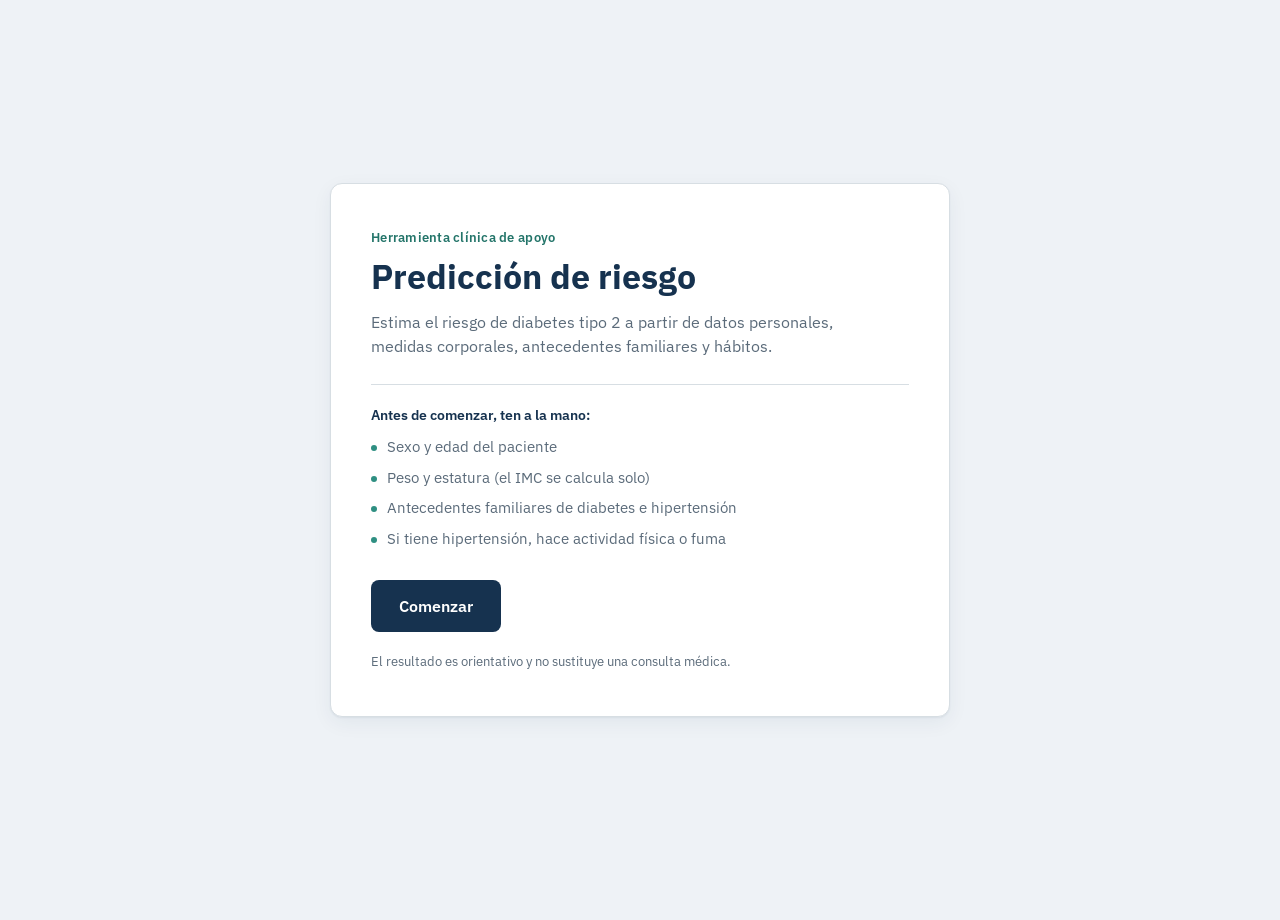
==== Frontend/inicio.html @ e84e7808 "VERSION 14 UBICACION DE HOSPITALES" ====
<!DOCTYPE html>
<html lang="es">

<head>
    <meta charset="UTF-8">
    <meta name="viewport" content="width=device-width, initial-scale=1.0, viewport-fit=cover">
    <meta name="theme-color" content="#16324F">

    <title>Predicción de riesgo</title>

    <link rel="preconnect" href="https://fonts.googleapis.com">
    <link rel="preconnect" href="https://fonts.gstatic.com" crossorigin>
    <link href="https://fonts.googleapis.com/css2?family=IBM+Plex+Sans:ital,wght@0,400;0,500;0,600;0,700;1,400&display=swap" rel="stylesheet">

    <link rel="stylesheet" href="style.css">
</head>

<body>

    <div class="pagina pagina-inicio">

        <main class="inicio">

            <p class="cabecera-etiqueta">Herramienta clínica de apoyo</p>
            <h1 class="inicio-titulo">Predicción de riesgo</h1>
            <p class="inicio-texto">
                Estima el riesgo de diabetes tipo 2 a partir de datos personales,
                medidas corporales, antecedentes familiares y hábitos.
            </p>

            <div class="inicio-requisitos">
                <p class="inicio-requisitos-titulo">Antes de comenzar, ten a la mano:</p>
                <ul>
                    <li>Sexo y edad del paciente</li>
                    <li>Peso y estatura (el IMC se calcula solo)</li>
                    <li>Antecedentes familiares de diabetes e hipertensión</li>
                    <li>Si tiene hipertensión, hace actividad física o fuma</li>
                </ul>
            </div>

            <a class="boton-primario" href="index.html">Comenzar</a>

            <p class="inicio-aviso">
                El resultado es orientativo y no sustituye una consulta médica.
            </p>

        </main>

    </div>

</body>

</html>
---- Frontend/style.css ----
:root {
    --azul-marino: #16324F;
    --azul-marino-suave: #294B6E;
    --acento: #2F8F82;
    --acento-oscuro: #24756A;
    --acento-tenue: #E4F3EF;
    --fondo: #EEF2F6;
    --campo: #F6F8FA;
    --tarjeta: #FFFFFF;
    --borde: #D7DEE3;
    --borde-fuerte: #B9C4CE;
    --texto: #1B2735;
    --texto-tenue: #5B6B7A;
    --error: #B23A3A;

    --riesgo-bajo-bg: #E4F3EF;
    --riesgo-bajo-borde: #2F8F82;
    --riesgo-bajo-texto: #1D5C52;

    --riesgo-medio-bg: #FBF1E1;
    --riesgo-medio-borde: #C98A2B;
    --riesgo-medio-texto: #7A5012;

    --riesgo-alto-bg: #FBEAEA;
    --riesgo-alto-borde: #B23A3A;
    --riesgo-alto-texto: #8A2B2B;

    --radio: 12px;
    --radio-chico: 8px;
    --toque: 48px;
    --sombra: 0 1px 2px rgba(22, 50, 79, 0.06), 0 6px 20px rgba(22, 50, 79, 0.06);
}

* {
    box-sizing: border-box;
    margin: 0;
    padding: 0;
}

html {
    -webkit-text-size-adjust: 100%;
}

body {
    font-family: "IBM Plex Sans", Arial, sans-serif;
    background-color: var(--fondo);
    color: var(--texto);
    min-height: 100vh;
    padding: 40px 20px 60px;
    line-height: 1.5;
    -webkit-tap-highlight-color: transparent;
}

[hidden] {
    display: none !important;
}

/* ============================================
   Layout
   ============================================ */
.pagina {
    width: 100%;
    max-width: 780px;
    margin: 0 auto;
}

.cabecera {
    margin-bottom: 24px;
}

.cabecera-etiqueta {
    color: var(--acento-oscuro);
    font-weight: 600;
    font-size: 13px;
    letter-spacing: 0.02em;
    margin-bottom: 8px;
}

.cabecera h1 {
    color: var(--azul-marino);
    font-size: 30px;
    font-weight: 700;
    line-height: 1.2;
    margin-bottom: 8px;
}

.cabecera-texto {
    color: var(--texto-tenue);
    font-size: 15.5px;
    max-width: 60ch;
}

.contenedor {
    background-color: var(--tarjeta);
    border: 1px solid var(--borde);
    border-radius: var(--radio);
    box-shadow: var(--sombra);
    padding: 32px 36px 36px;
}

.enlace-inicio {
    display: inline-flex;
    align-items: center;
    gap: 6px;
    min-height: 40px;
    color: var(--acento-oscuro);
    font-weight: 600;
    font-size: 14px;
    text-decoration: none;
    margin-bottom: 6px;
}

.enlace-inicio:hover {
    text-decoration: underline;
}

/* ============================================
   Start screen
   ============================================ */
.pagina-inicio {
    max-width: 620px;
    min-height: calc(100vh - 80px);
    display: flex;
    align-items: center;
}

.inicio {
    background-color: var(--tarjeta);
    border: 1px solid var(--borde);
    border-radius: var(--radio);
    box-shadow: var(--sombra);
    padding: 44px 40px;
    width: 100%;
}

.inicio-titulo {
    color: var(--azul-marino);
    font-size: 34px;
    font-weight: 700;
    line-height: 1.2;
    margin: 6px 0 14px;
}

.inicio-texto {
    color: var(--texto-tenue);
    font-size: 16px;
    max-width: 48ch;
    margin-bottom: 26px;
}

.inicio-requisitos {
    border-top: 1px solid var(--borde);
    padding-top: 20px;
    margin-bottom: 30px;
}

.inicio-requisitos-titulo {
    font-weight: 600;
    font-size: 14px;
    color: var(--azul-marino);
    margin-bottom: 10px;
}

.inicio-requisitos ul {
    list-style: none;
    display: flex;
    flex-direction: column;
    gap: 8px;
}

.inicio-requisitos li {
    position: relative;
    padding-left: 16px;
    color: var(--texto-tenue);
    font-size: 15px;
}

.inicio-requisitos li::before {
    content: "";
    position: absolute;
    left: 0;
    top: 9px;
    width: 6px;
    height: 6px;
    border-radius: 50%;
    background-color: var(--acento);
}

.boton-primario {
    display: inline-flex;
    align-items: center;
    justify-content: center;
    min-height: 52px;
    padding: 0 28px;
    border-radius: var(--radio-chico);
    background-color: var(--azul-marino);
    color: white;
    font-weight: 600;
    font-size: 16px;
    text-decoration: none;
    transition: background-color 0.15s ease;
}

.boton-primario:hover {
    background-color: var(--azul-marino-suave);
}

.boton-primario:focus-visible {
    outline: 2px solid var(--acento);
    outline-offset: 2px;
}

.inicio-aviso {
    margin-top: 20px;
    font-size: 13px;
    color: var(--texto-tenue);
}

/* ============================================
   Form sections
   ============================================ */
.seccion {
    border: none;
    border-top: 1px solid var(--borde);
    padding: 24px 0;
    min-width: 0;
}

.seccion:first-child {
    border-top: none;
    padding-top: 0;
}

.seccion > legend {
    /* float evita que la leyenda se monte sobre el borde del fieldset */
    float: left;
    width: 100%;
    color: var(--azul-marino);
    font-weight: 600;
    font-size: 16px;
    margin-bottom: 16px;
    padding-left: 12px;
    border-left: 3px solid var(--acento);
}

.seccion > legend + * {
    clear: both;
}

.campos {
    display: grid;
    gap: 20px 22px;
}

.campos-2 {
    grid-template-columns: 1fr 1fr;
}

.campos-3 {
    grid-template-columns: repeat(3, 1fr);
}

.campo {
    display: flex;
    flex-direction: column;
    min-width: 0;
}

/* Etiquetas de campo (texto y grupos de opciones) */
.campo > label,
.campo-opciones > legend {
    font-weight: 500;
    font-size: 14px;
    color: var(--texto);
    margin-bottom: 8px;
    line-height: 1.35;
}

.campo-opciones {
    border: none;
}

/* ---------- Entradas de texto/número ---------- */
input[type="number"],
input[type="text"] {
    width: 100%;
    min-height: var(--toque);
    padding: 10px 14px;
    border: 1px solid var(--borde);
    border-radius: var(--radio-chico);
    font-family: inherit;
    /* 16px evita que iOS haga zoom al enfocar */
    font-size: 16px;
    color: var(--texto);
    background-color: var(--campo);
    transition: border-color 0.15s ease, box-shadow 0.15s ease;
    -moz-appearance: textfield;
    appearance: textfield;
}

input::-webkit-outer-spin-button,
input::-webkit-inner-spin-button {
    -webkit-appearance: none;
    margin: 0;
}

input::placeholder {
    color: #9AA7B2;
}

input[type="number"]:focus {
    outline: none;
    border-color: var(--acento);
    box-shadow: 0 0 0 3px rgba(47, 143, 130, 0.18);
    background-color: var(--tarjeta);
}

/* Campo con unidad al final (kg, cm, años) */
.con-unidad {
    position: relative;
}

.con-unidad input {
    padding-right: 56px;
}

.unidad {
    position: absolute;
    right: 14px;
    top: 50%;
    transform: translateY(-50%);
    font-size: 14px;
    color: var(--texto-tenue);
    pointer-events: none;
}

/* ---------- Control segmentado (Sí / No) ---------- */
.segmentado {
    display: grid;
    grid-auto-columns: 1fr;
    grid-auto-flow: column;
    gap: 4px;
    padding: 4px;
    border: 1px solid var(--borde);
    border-radius: var(--radio-chico);
    background-color: var(--campo);
}

.segmentado label {
    position: relative;
    display: block;
    cursor: pointer;
}

.segmentado input {
    position: absolute;
    inset: 0;
    opacity: 0;
    margin: 0;
    cursor: pointer;
}

.segmentado span {
    display: flex;
    align-items: center;
    justify-content: center;
    min-height: 40px;
    padding: 0 10px;
    border-radius: 6px;
    font-size: 15px;
    font-weight: 500;
    color: var(--texto-tenue);
    transition: background-color 0.15s ease, color 0.15s ease;
    user-select: none;
}

.segmentado label:hover span {
    color: var(--texto);
}

.segmentado input:checked + span {
    background-color: var(--azul-marino);
    color: white;
    font-weight: 600;
}

.segmentado input:focus-visible + span {
    outline: 2px solid var(--acento);
    outline-offset: 1px;
}

/* ---------- Errores (solo después de intentar enviar) ---------- */
.intentado input[type="number"]:invalid {
    border-color: var(--error);
    background-color: #FDF6F6;
}

.intentado .campo-opciones:has(input:invalid) .segmentado {
    border-color: var(--error);
    background-color: #FDF6F6;
}

.formulario-aviso {
    margin-top: 4px;
    padding: 12px 14px;
    border-radius: var(--radio-chico);
    background-color: var(--riesgo-alto-bg);
    color: var(--riesgo-alto-texto);
    font-size: 14px;
    font-weight: 500;
}

/* ---------- Panel IMC ---------- */
.imc {
    display: grid;
    grid-template-columns: auto 1fr;
    grid-template-areas:
        "etiqueta valor"
        "ayuda    ayuda";
    align-items: baseline;
    gap: 2px 14px;
    margin-top: 18px;
    padding: 14px 16px;
    border-radius: var(--radio-chico);
    background-color: var(--campo);
    border: 1px dashed var(--borde-fuerte);
    transition: background-color 0.2s ease, border-color 0.2s ease;
}

.imc-etiqueta {
    grid-area: etiqueta;
    font-weight: 600;
    font-size: 14px;
    color: var(--texto-tenue);
}

input.imc-valor {
    grid-area: valor;
    min-height: 0;
    padding: 0;
    border: none;
    background: transparent;
    font-size: 26px;
    font-weight: 700;
    color: var(--azul-marino);
    text-align: right;
    font-variant-numeric: tabular-nums;
    cursor: default;
}

input.imc-valor:focus {
    outline: none;
    box-shadow: none;
}

.imc-ayuda {
    grid-area: ayuda;
    font-size: 13.5px;
    color: var(--texto-tenue);
}

.imc[data-estado="listo"] {
    border-style: solid;
    border-color: var(--borde);
    background-color: var(--tarjeta);
}

.imc[data-estado="listo"] .imc-ayuda {
    color: var(--texto);
    font-weight: 500;
}

/* ---------- Botón enviar ---------- */
.acciones-formulario {
    margin-top: 12px;
}

.boton-enviar,
.boton-secundario {
    width: 100%;
    min-height: 52px;
    padding: 0 20px;
    border-radius: var(--radio-chico);
    font-family: inherit;
    font-size: 16px;
    font-weight: 600;
    cursor: pointer;
    transition: background-color 0.15s ease, opacity 0.15s ease;
}

.boton-enviar {
    border: none;
    background-color: var(--azul-marino);
    color: white;
}

.boton-enviar:hover {
    background-color: var(--azul-marino-suave);
}

.boton-enviar:disabled {
    opacity: 0.7;
    cursor: progress;
}

.boton-secundario {
    border: 1px solid var(--borde-fuerte);
    background-color: var(--tarjeta);
    color: var(--azul-marino);
}

.boton-secundario:hover {
    background-color: var(--campo);
}

.boton-enviar:focus-visible,
.boton-secundario:focus-visible {
    outline: 2px solid var(--acento);
    outline-offset: 2px;
}

/* ============================================
   Result panel
   ============================================ */
.resultado {
    margin-top: 24px;
    scroll-margin-top: 16px;
}

.resultado:empty {
    margin-top: 0;
}

.resultado-tarjeta {
    --color-riesgo: var(--texto-tenue);
    --color-riesgo-texto: var(--azul-marino);
    --color-riesgo-bg: var(--tarjeta);

    border: 1px solid var(--borde);
    border-radius: var(--radio);
    background-color: var(--tarjeta);
    overflow: hidden;
}

.riesgo-bajo .resultado-tarjeta {
    --color-riesgo: var(--riesgo-bajo-borde);
    --color-riesgo-texto: var(--riesgo-bajo-texto);
    --color-riesgo-bg: var(--riesgo-bajo-bg);
}

.riesgo-medio .resultado-tarjeta {
    --color-riesgo: var(--riesgo-medio-borde);
    --color-riesgo-texto: var(--riesgo-medio-texto);
    --color-riesgo-bg: var(--riesgo-medio-bg);
}

.riesgo-alto .resultado-tarjeta,
.resultado-error .resultado-tarjeta {
    --color-riesgo: var(--riesgo-alto-borde);
    --color-riesgo-texto: var(--riesgo-alto-texto);
    --color-riesgo-bg: var(--riesgo-alto-bg);
}

/* Encabezado con el nivel de riesgo */
.resultado-encabezado {
    padding: 22px 24px 20px;
    background-color: var(--color-riesgo-bg);
    border-bottom: 1px solid var(--borde);
}

.resultado-encabezado h2 {
    font-size: 26px;
    font-weight: 700;
    line-height: 1.2;
    color: var(--color-riesgo-texto);
}

.resultado-encabezado h2:focus {
    outline: none;
}

.resultado-resumen {
    margin-top: 10px;
    font-size: 15.5px;
    color: var(--texto);
    max-width: 62ch;
}

/* Medidor de 3 niveles */
.medidor {
    display: grid;
    grid-template-columns: repeat(3, 1fr);
    gap: 6px;
    margin-top: 16px;
}

.medidor-tramo {
    display: flex;
    flex-direction: column;
    gap: 6px;
    font-size: 12.5px;
    color: var(--texto-tenue);
}

.medidor-tramo::before {
    content: "";
    height: 8px;
    border-radius: 4px;
    background-color: rgba(22, 50, 79, 0.12);
}

.medidor-tramo.activo::before {
    background-color: var(--color-riesgo);
}

.medidor-tramo.actual {
    color: var(--color-riesgo-texto);
    font-weight: 700;
}

/* Datos resumidos */
.resultado-datos {
    display: flex;
    flex-wrap: wrap;
    gap: 8px 24px;
    padding: 16px 24px;
    border-bottom: 1px solid var(--borde);
}

.resultado-datos div {
    display: flex;
    flex-direction: column;
}

.resultado-datos dt {
    font-size: 12.5px;
    color: var(--texto-tenue);
}

.resultado-datos dd {
    font-size: 16px;
    font-weight: 600;
    font-variant-numeric: tabular-nums;
}

/* Bloques: consecuencias, acciones, hospitales */
.bloque {
    padding: 20px 24px;
    border-bottom: 1px solid var(--borde);
}

.bloque h3 {
    font-size: 16px;
    font-weight: 600;
    color: var(--azul-marino);
    margin-bottom: 12px;
}

.bloque-texto {
    font-size: 15px;
    color: var(--texto-tenue);
    margin-bottom: 14px;
}

.lista-consecuencias {
    list-style: none;
    display: flex;
    flex-direction: column;
    gap: 10px;
}

.lista-consecuencias li {
    position: relative;
    padding-left: 18px;
    font-size: 15px;
}

.lista-consecuencias li::before {
    content: "";
    position: absolute;
    left: 0;
    top: 9px;
    width: 7px;
    height: 7px;
    border-radius: 50%;
    background-color: var(--color-riesgo);
}

.lista-acciones {
    list-style: none;
    counter-reset: accion;
    display: flex;
    flex-direction: column;
    gap: 12px;
}

.lista-acciones li {
    counter-increment: accion;
    position: relative;
    padding-left: 38px;
    font-size: 15px;
    min-height: 26px;
}

.lista-acciones li::before {
    content: counter(accion);
    position: absolute;
    left: 0;
    top: 0;
    width: 26px;
    height: 26px;
    border-radius: 50%;
    display: flex;
    align-items: center;
    justify-content: center;
    font-size: 13px;
    font-weight: 700;
    color: white;
    background-color: var(--azul-marino);
}

/* Señales de alarma */
.alarma {
    margin: 20px 24px 0;
    padding: 14px 16px;
    border-radius: var(--radio-chico);
    border-left: 4px solid var(--riesgo-alto-borde);
    background-color: var(--riesgo-alto-bg);
    font-size: 14.5px;
    color: var(--riesgo-alto-texto);
}

.alarma strong {
    display: block;
    margin-bottom: 4px;
}

.alarma a {
    color: inherit;
    font-weight: 700;
}

/* Hospitales */
.lista-hospitales {
    list-style: none;
    display: flex;
    flex-direction: column;
    gap: 12px;
    margin-top: 14px;
}

.hospital {
    padding: 14px 16px;
    border: 1px solid var(--borde);
    border-radius: var(--radio-chico);
    background-color: var(--tarjeta);
}

.hospital-cabecera {
    display: flex;
    justify-content: space-between;
    align-items: baseline;
    gap: 12px;
}

.hospital-nombre {
    font-size: 15.5px;
    font-weight: 600;
    color: var(--azul-marino);
    line-height: 1.3;
}

.hospital-distancia {
    flex-shrink: 0;
    font-size: 14px;
    font-weight: 700;
    color: var(--acento-oscuro);
    font-variant-numeric: tabular-nums;
}

.hospital-institucion {
    margin-top: 2px;
    font-size: 13px;
    color: var(--acento-oscuro);
    font-weight: 500;
}

.hospital-direccion {
    margin-top: 6px;
    font-size: 14px;
    color: var(--texto-tenue);
}

.hospital-acciones {
    display: flex;
    flex-wrap: wrap;
    gap: 8px;
    margin-top: 12px;
}

.hospital-acciones a {
    display: inline-flex;
    align-items: center;
    min-height: 40px;
    padding: 0 14px;
    border-radius: var(--radio-chico);
    border: 1px solid var(--borde-fuerte);
    font-size: 14px;
    font-weight: 600;
    color: var(--azul-marino);
    text-decoration: none;
}

.hospital-acciones a.principal {
    border-color: var(--acento-oscuro);
    background-color: var(--acento-oscuro);
    color: white;
}

.hospital-acciones a:focus-visible {
    outline: 2px solid var(--acento);
    outline-offset: 2px;
}

.estado-carga {
    font-size: 14.5px;
    color: var(--texto-tenue);
}

.nota {
    margin-top: 12px;
    font-size: 13px;
    color: var(--texto-tenue);
}

/* Pie del resultado */
.resultado-pie {
    padding: 20px 24px 24px;
}

.aviso-medico {
    font-size: 13px;
    color: var(--texto-tenue);
    margin-bottom: 16px;
}

/* Estado de carga y error */
.resultado-simple {
    padding: 22px 24px;
    border-left: 4px solid var(--color-riesgo);
}

.resultado-simple h2 {
    font-size: 17px;
    font-weight: 600;
    color: var(--color-riesgo-texto);
    margin-bottom: 6px;
}

.resultado-simple p {
    font-size: 15px;
    color: var(--texto-tenue);
}

.resultado-simple p + p {
    margin-top: 4px;
}

.cargando .resultado-simple h2::after {
    content: "";
    display: inline-block;
    width: 14px;
    height: 14px;
    margin-left: 10px;
    vertical-align: -1px;
    border: 2px solid var(--borde);
    border-top-color: var(--acento);
    border-radius: 50%;
    animation: girar 0.8s linear infinite;
}

@keyframes girar {
    to {
        transform: rotate(360deg);
    }
}

/* ============================================
   Móvil
   ============================================ */
@media (max-width: 650px) {
    body {
        padding: 12px 0 0;
    }

    .cabecera {
        padding: 0 18px;
        margin-bottom: 16px;
    }

    .cabecera h1 {
        font-size: 26px;
    }

    .cabecera-texto {
        font-size: 15px;
    }

    /* Tarjeta de borde a borde */
    .contenedor {
        border-radius: 18px 18px 0 0;
        border-left: none;
        border-right: none;
        border-bottom: none;
        box-shadow: none;
        padding: 22px 18px 24px;
        min-height: calc(100vh - 140px);
    }

    .campos-2,
    .campos-3 {
        grid-template-columns: 1fr;
    }

    /* Peso y estatura lado a lado también en móvil */
    .seccion:nth-of-type(2) .campos-2 {
        grid-template-columns: 1fr 1fr;
        gap: 12px;
    }

    /* Botón fijo abajo, respetando el área segura del iPhone */
    .acciones-formulario {
        position: sticky;
        bottom: 0;
        z-index: 5;
        margin: 8px -18px 0;
        padding: 12px 18px calc(12px + env(safe-area-inset-bottom));
        background-color: rgba(255, 255, 255, 0.94);
        border-top: 1px solid var(--borde);
        backdrop-filter: blur(6px);
        -webkit-backdrop-filter: blur(6px);
    }

    .resultado-encabezado,
    .resultado-datos,
    .bloque,
    .resultado-pie,
    .resultado-simple {
        padding-left: 18px;
        padding-right: 18px;
    }

    .alarma {
        margin-left: 18px;
        margin-right: 18px;
    }

    .resultado-pie {
        padding-bottom: calc(24px + env(safe-area-inset-bottom));
    }

    .hospital-acciones a {
        flex: 1 1 auto;
        justify-content: center;
    }

    /* Pantalla de inicio */
    .pagina-inicio {
        min-height: calc(100vh - 12px);
        align-items: flex-end;
    }

    .inicio {
        border-radius: 18px 18px 0 0;
        border-left: none;
        border-right: none;
        border-bottom: none;
        padding: 30px 22px calc(28px + env(safe-area-inset-bottom));
    }

    .inicio-titulo {
        font-size: 28px;
    }

    .boton-primario {
        width: 100%;
    }
}

@media (prefers-reduced-motion: reduce) {
    * {
        transition: none !important;
        animation: none !important;
        scroll-behavior: auto !important;
    }
}
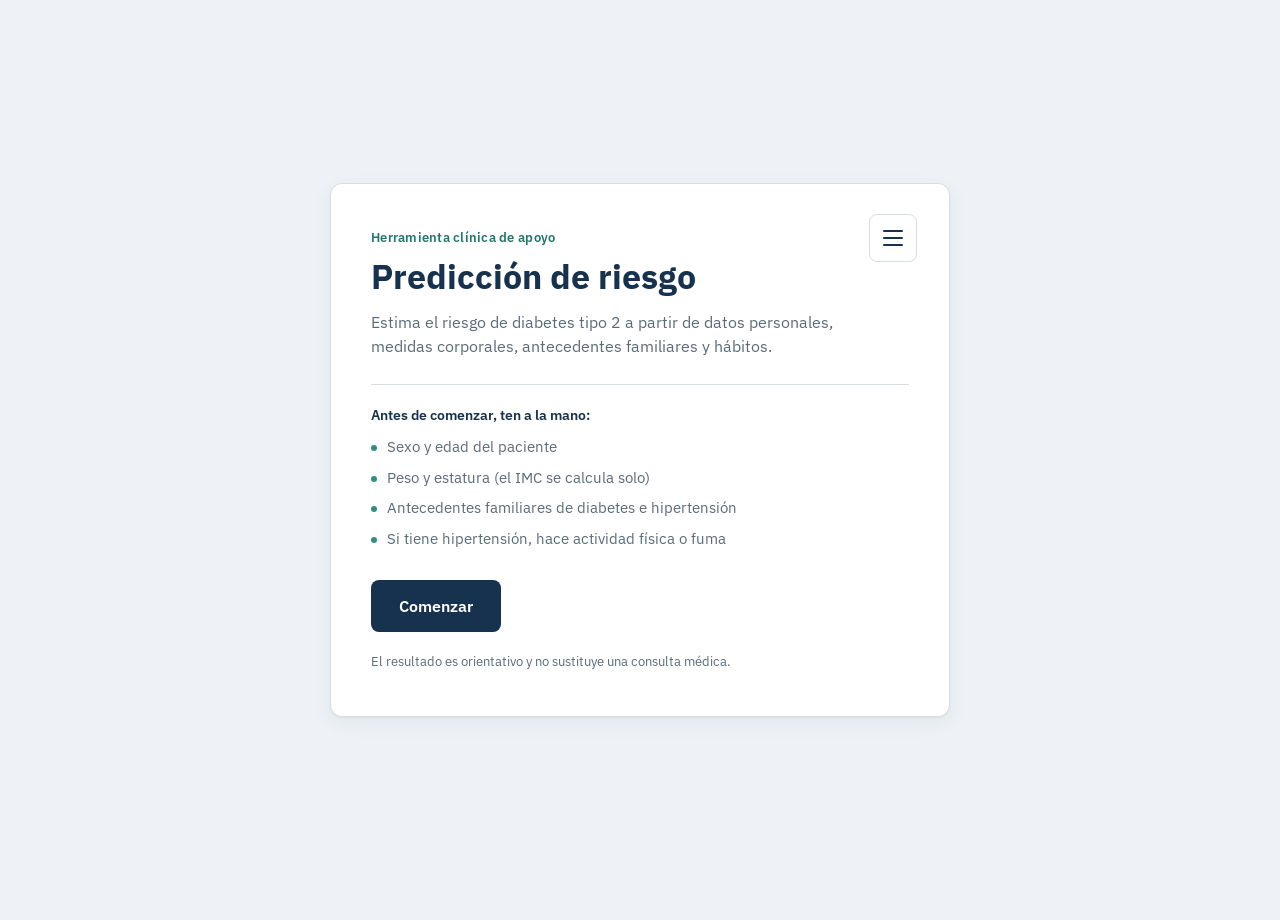
==== commit 9c0d3f26: "VERSION 17 INFORMACION" ====
--- a/Frontend/inicio.html
+++ b/Frontend/inicio.html
@@ -20,6 +20,30 @@
     <div class="pagina pagina-inicio">
 
         <main class="inicio">
+
+            <!-- ==========================================
+                 MENÚ (icono de tres rayitas)
+            =========================================== -->
+            <nav class="menu" aria-label="Secciones informativas">
+
+                <button type="button" class="menu-boton" id="menuBoton"
+                    aria-expanded="false" aria-controls="menuPanel" aria-label="Abrir menú">
+                    <span class="menu-icono" aria-hidden="true">
+                        <span></span>
+                        <span></span>
+                        <span></span>
+                    </span>
+                </button>
+
+                <ul class="menu-panel" id="menuPanel" hidden>
+                    <li><a href="introduccion.html">Introducción</a></li>
+                    <li><a href="sintomas_causas.html">Síntomas y causas de la diabetes</a></li>
+                    <li><a href="prevencion.html">Prevención y factores de riesgo</a></li>
+                    <li><a href="tratamientos.html">Tratamientos</a></li>
+                    <li class="menu-aparte"><a href="quienes_somos.html">Quiénes somos</a></li>
+                </ul>
+
+            </nav>
 
             <p class="cabecera-etiqueta">Herramienta clínica de apoyo</p>
             <h1 class="inicio-titulo">Predicción de riesgo</h1>
@@ -48,6 +72,8 @@
 
     </div>
 
+    <script src="menu.js"></script>
+
 </body>
 
 </html>
--- a/Frontend/style.css
+++ b/Frontend/style.css
@@ -213,6 +213,138 @@
 .inicio-aviso {
     margin-top: 20px;
     font-size: 13px;
+    color: var(--texto-tenue);
+}
+
+/* ============================================
+   Menú (icono de tres rayitas)
+   ============================================ */
+.inicio {
+    position: relative;
+}
+
+.menu {
+    position: absolute;
+    top: 30px;
+    right: 32px;
+    z-index: 20;
+}
+
+.menu-boton {
+    display: flex;
+    align-items: center;
+    justify-content: center;
+    width: var(--toque);
+    height: var(--toque);
+    border: 1px solid var(--borde);
+    border-radius: var(--radio-chico);
+    background-color: var(--tarjeta);
+    cursor: pointer;
+    transition: background-color 0.15s ease, border-color 0.15s ease;
+}
+
+.menu-boton:hover {
+    background-color: var(--campo);
+    border-color: var(--borde-fuerte);
+}
+
+.menu-boton:focus-visible {
+    outline: 2px solid var(--acento);
+    outline-offset: 2px;
+}
+
+.menu-boton[aria-expanded="true"] {
+    background-color: var(--azul-marino);
+    border-color: var(--azul-marino);
+}
+
+/* Las tres rayitas */
+.menu-icono {
+    display: flex;
+    flex-direction: column;
+    gap: 5px;
+    width: 20px;
+}
+
+.menu-icono span {
+    display: block;
+    height: 2px;
+    border-radius: 2px;
+    background-color: var(--azul-marino);
+    transition: transform 0.2s ease, opacity 0.15s ease, background-color 0.15s ease;
+}
+
+/* Al abrir, las rayitas se convierten en una X */
+.menu-boton[aria-expanded="true"] .menu-icono span {
+    background-color: white;
+}
+
+.menu-boton[aria-expanded="true"] .menu-icono span:nth-child(1) {
+    transform: translateY(7px) rotate(45deg);
+}
+
+.menu-boton[aria-expanded="true"] .menu-icono span:nth-child(2) {
+    opacity: 0;
+}
+
+.menu-boton[aria-expanded="true"] .menu-icono span:nth-child(3) {
+    transform: translateY(-7px) rotate(-45deg);
+}
+
+/* Lista de opciones */
+.menu-panel {
+    position: absolute;
+    top: calc(100% + 8px);
+    right: 0;
+    width: 300px;
+    max-width: calc(100vw - 32px);
+    list-style: none;
+    padding: 6px;
+    border: 1px solid var(--borde);
+    border-radius: var(--radio);
+    background-color: var(--tarjeta);
+    box-shadow: 0 2px 4px rgba(22, 50, 79, 0.08), 0 14px 36px rgba(22, 50, 79, 0.16);
+    animation: menu-entrar 0.16s ease-out;
+}
+
+@keyframes menu-entrar {
+    from {
+        opacity: 0;
+        transform: translateY(-6px);
+    }
+}
+
+.menu-panel a {
+    display: flex;
+    align-items: center;
+    min-height: var(--toque);
+    padding: 8px 14px;
+    border-radius: 6px;
+    color: var(--azul-marino);
+    font-size: 15.5px;
+    font-weight: 500;
+    line-height: 1.3;
+    text-decoration: none;
+}
+
+.menu-panel a:hover {
+    background-color: var(--acento-tenue);
+    color: var(--riesgo-bajo-texto);
+}
+
+.menu-panel a:focus-visible {
+    outline: 2px solid var(--acento);
+    outline-offset: -2px;
+}
+
+/* "Quiénes somos" va separado: no es contenido sobre la diabetes */
+.menu-aparte {
+    margin-top: 6px;
+    padding-top: 6px;
+    border-top: 1px solid var(--borde);
+}
+
+.menu-aparte a {
     color: var(--texto-tenue);
 }
 
@@ -982,6 +1114,11 @@
         font-size: 28px;
     }
 
+    .menu {
+        top: 16px;
+        right: 14px;
+    }
+
     .boton-primario {
         width: 100%;
     }
@@ -993,4 +1130,322 @@
         animation: none !important;
         scroll-behavior: auto !important;
     }
+}
+
+/* ============================================
+   Páginas informativas
+   (introducción, síntomas, prevención, tratamientos, quiénes somos)
+   ============================================ */
+.cabecera {
+    position: relative;
+}
+
+.cabecera .menu {
+    top: 0;
+    right: 0;
+}
+
+.cabecera-info .enlace-inicio {
+    min-height: var(--toque);
+}
+
+/* Opción del menú que corresponde a la página abierta */
+.menu-panel a[aria-current="page"] {
+    background-color: var(--acento-tenue);
+    color: var(--riesgo-bajo-texto);
+    font-weight: 600;
+}
+
+.articulo > section + section {
+    margin-top: 28px;
+    padding-top: 28px;
+    border-top: 1px solid var(--borde);
+}
+
+.articulo h2 {
+    color: var(--azul-marino);
+    font-size: 19px;
+    font-weight: 600;
+    line-height: 1.3;
+    padding-left: 12px;
+    border-left: 3px solid var(--acento);
+    margin-bottom: 14px;
+}
+
+.articulo p {
+    font-size: 16px;
+    max-width: 66ch;
+}
+
+.articulo p + p {
+    margin-top: 12px;
+}
+
+.articulo p a,
+.fuente a {
+    color: var(--acento-oscuro);
+    font-weight: 600;
+}
+
+/* Lista con puntos */
+.lista-puntos {
+    list-style: none;
+    display: flex;
+    flex-direction: column;
+    gap: 10px;
+    margin-top: 14px;
+    max-width: 66ch;
+}
+
+.lista-puntos li {
+    position: relative;
+    padding-left: 18px;
+    font-size: 16px;
+}
+
+.lista-puntos li::before {
+    content: "";
+    position: absolute;
+    left: 0;
+    top: 10px;
+    width: 6px;
+    height: 6px;
+    border-radius: 50%;
+    background-color: var(--acento);
+}
+
+.lista-puntos strong {
+    color: var(--azul-marino);
+    font-weight: 600;
+}
+
+.articulo .lista-acciones {
+    margin-top: 14px;
+    max-width: 66ch;
+}
+
+.articulo .lista-acciones li {
+    font-size: 16px;
+}
+
+/* Lista con iconos (síntomas, medidas, tratamientos) */
+.lista-iconos {
+    list-style: none;
+    display: grid;
+    grid-template-columns: 1fr 1fr;
+    gap: 16px 24px;
+    margin-top: 18px;
+}
+
+.lista-iconos.una-columna {
+    grid-template-columns: 1fr;
+}
+
+.lista-iconos li {
+    display: flex;
+    align-items: flex-start;
+    gap: 14px;
+    font-size: 16px;
+}
+
+.lista-iconos .icono {
+    flex-shrink: 0;
+    display: flex;
+    align-items: center;
+    justify-content: center;
+    width: 44px;
+    height: 44px;
+    border-radius: 50%;
+    background-color: var(--acento-tenue);
+    color: var(--acento-oscuro);
+}
+
+.lista-iconos .icono svg {
+    width: 24px;
+    height: 24px;
+    fill: none;
+    stroke: currentColor;
+    stroke-width: 1.8;
+    stroke-linecap: round;
+    stroke-linejoin: round;
+}
+
+.lista-iconos .texto {
+    padding-top: 10px;
+    line-height: 1.4;
+}
+
+.lista-iconos .texto strong {
+    display: block;
+    color: var(--azul-marino);
+    font-weight: 600;
+    margin-bottom: 2px;
+}
+
+.lista-iconos.con-detalle .texto {
+    padding-top: 0;
+}
+
+/* Ilustraciones */
+.figura {
+    margin-top: 20px;
+}
+
+.figura-paneles {
+    display: grid;
+    grid-template-columns: 1fr 1fr;
+    gap: 14px;
+}
+
+.panel {
+    border: 1px solid var(--borde);
+    border-radius: var(--radio-chico);
+    overflow: hidden;
+    background-color: var(--tarjeta);
+}
+
+.panel svg {
+    display: block;
+    width: 100%;
+    height: auto;
+}
+
+.panel-texto {
+    padding: 12px 14px 14px;
+    border-top: 1px solid var(--borde);
+    font-size: 14.5px;
+    color: var(--texto-tenue);
+}
+
+.panel-texto strong {
+    display: block;
+    color: var(--azul-marino);
+    font-size: 15px;
+    margin-bottom: 2px;
+}
+
+.leyenda {
+    display: flex;
+    flex-wrap: wrap;
+    gap: 6px 20px;
+    margin-top: 12px;
+    font-size: 13.5px;
+    color: var(--texto-tenue);
+}
+
+.leyenda span {
+    display: inline-flex;
+    align-items: center;
+    gap: 7px;
+}
+
+.leyenda i {
+    display: inline-block;
+    width: 12px;
+    height: 12px;
+}
+
+.leyenda .l-glucosa { border-radius: 50%; background-color: #C98A2B; }
+.leyenda .l-insulina { background-color: var(--acento); transform: rotate(45deg) scale(0.8); }
+.leyenda .l-sangre { border-radius: 3px; background-color: #F3CFCF; }
+.leyenda .l-celula { border-radius: 3px; background-color: var(--acento-tenue); border: 1.5px solid var(--acento); }
+
+/* Colores de las ilustraciones */
+.il-sangre { fill: #FBEAEA; }
+.il-sangre-borde { stroke: #E7BDBD; stroke-width: 2; fill: none; }
+.il-fondo { fill: var(--campo); }
+.il-celula { fill: var(--acento-tenue); stroke: var(--acento); stroke-width: 2.5; }
+.il-glucosa { fill: #C98A2B; }
+.il-insulina { fill: var(--acento); }
+.il-insulina-tenue { fill: var(--acento); opacity: 0.35; }
+.il-puerta-abierta { fill: var(--acento-tenue); }
+.il-puerta-cerrada { fill: var(--azul-marino); }
+.il-flecha { stroke: #C98A2B; stroke-width: 2.5; fill: none; stroke-linecap: round; stroke-linejoin: round; }
+.il-bloqueo { stroke: var(--error); stroke-width: 3; fill: none; stroke-linecap: round; }
+
+/* Aviso destacado */
+.nota-destacada {
+    margin-top: 18px;
+    padding: 14px 16px;
+    border-radius: var(--radio-chico);
+    border-left: 4px solid var(--acento);
+    background-color: var(--acento-tenue);
+    font-size: 15px;
+    color: var(--riesgo-bajo-texto);
+}
+
+.articulo .nota-destacada {
+    max-width: none;
+}
+
+/* Texto que falta por escribir (quiénes somos) */
+.pendiente {
+    padding: 14px 16px;
+    border: 1px dashed var(--borde-fuerte);
+    border-radius: var(--radio-chico);
+    background-color: var(--campo);
+    color: var(--texto-tenue);
+    font-size: 15px;
+}
+
+/* Pie del artículo */
+.articulo-pie {
+    display: flex;
+    flex-wrap: wrap;
+    align-items: center;
+    justify-content: space-between;
+    gap: 14px 20px;
+    margin-top: 32px;
+    padding-top: 24px;
+    border-top: 1px solid var(--borde);
+}
+
+.enlace-siguiente {
+    display: inline-flex;
+    flex-direction: column;
+    min-height: var(--toque);
+    justify-content: center;
+    color: var(--azul-marino);
+    font-weight: 600;
+    font-size: 16px;
+    text-decoration: none;
+}
+
+.enlace-siguiente small {
+    font-size: 13px;
+    font-weight: 500;
+    color: var(--texto-tenue);
+}
+
+.enlace-siguiente:hover span {
+    text-decoration: underline;
+}
+
+.enlace-siguiente:focus-visible {
+    outline: 2px solid var(--acento);
+    outline-offset: 4px;
+    border-radius: 4px;
+}
+
+.fuente {
+    margin-top: 22px;
+    font-size: 13px;
+    color: var(--texto-tenue);
+    max-width: none;
+}
+
+@media (max-width: 650px) {
+    .cabecera .menu {
+        top: 0;
+        right: 18px;
+    }
+
+    .lista-iconos,
+    .figura-paneles {
+        grid-template-columns: 1fr;
+    }
+
+    .articulo-pie .boton-primario {
+        width: 100%;
+    }
 }
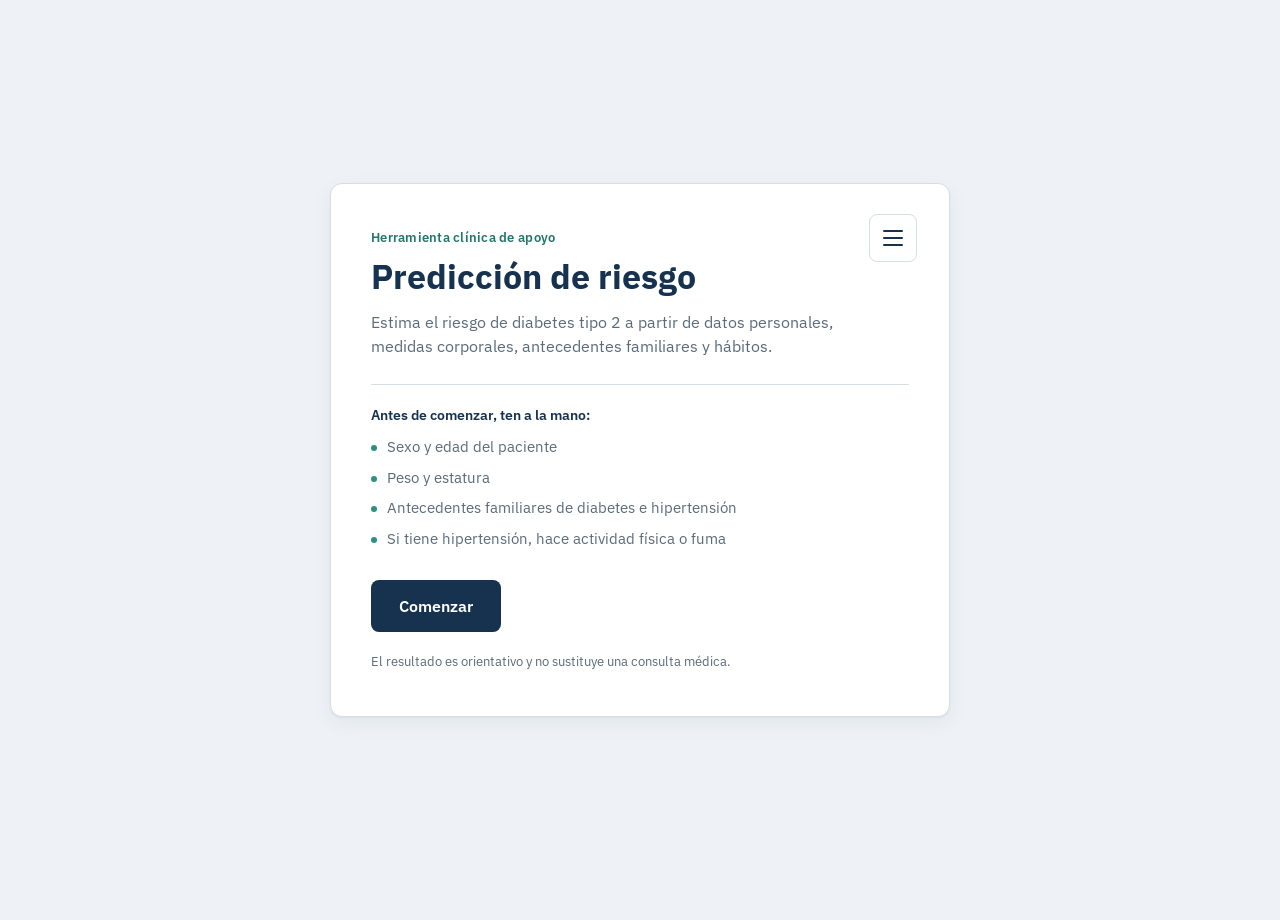
==== commit d828fbe3: "VERSION 18  ACTUALIZADO" ====
--- a/Frontend/inicio.html
+++ b/Frontend/inicio.html
@@ -21,9 +21,6 @@
 
         <main class="inicio">
 
-            <!-- ==========================================
-                 MENÚ (icono de tres rayitas)
-            =========================================== -->
             <nav class="menu" aria-label="Secciones informativas">
 
                 <button type="button" class="menu-boton" id="menuBoton"
@@ -36,7 +33,7 @@
                 </button>
 
                 <ul class="menu-panel" id="menuPanel" hidden>
-                    <li><a href="introduccion.html">Introducción</a></li>
+                    <li><a href="introduccion.html">¿Qué es la diabetes tipo 2?</a></li>
                     <li><a href="sintomas_causas.html">Síntomas y causas de la diabetes</a></li>
                     <li><a href="prevencion.html">Prevención y factores de riesgo</a></li>
                     <li><a href="tratamientos.html">Tratamientos</a></li>
@@ -56,7 +53,7 @@
                 <p class="inicio-requisitos-titulo">Antes de comenzar, ten a la mano:</p>
                 <ul>
                     <li>Sexo y edad del paciente</li>
-                    <li>Peso y estatura (el IMC se calcula solo)</li>
+                    <li>Peso y estatura</li>
                     <li>Antecedentes familiares de diabetes e hipertensión</li>
                     <li>Si tiene hipertensión, hace actividad física o fuma</li>
                 </ul>
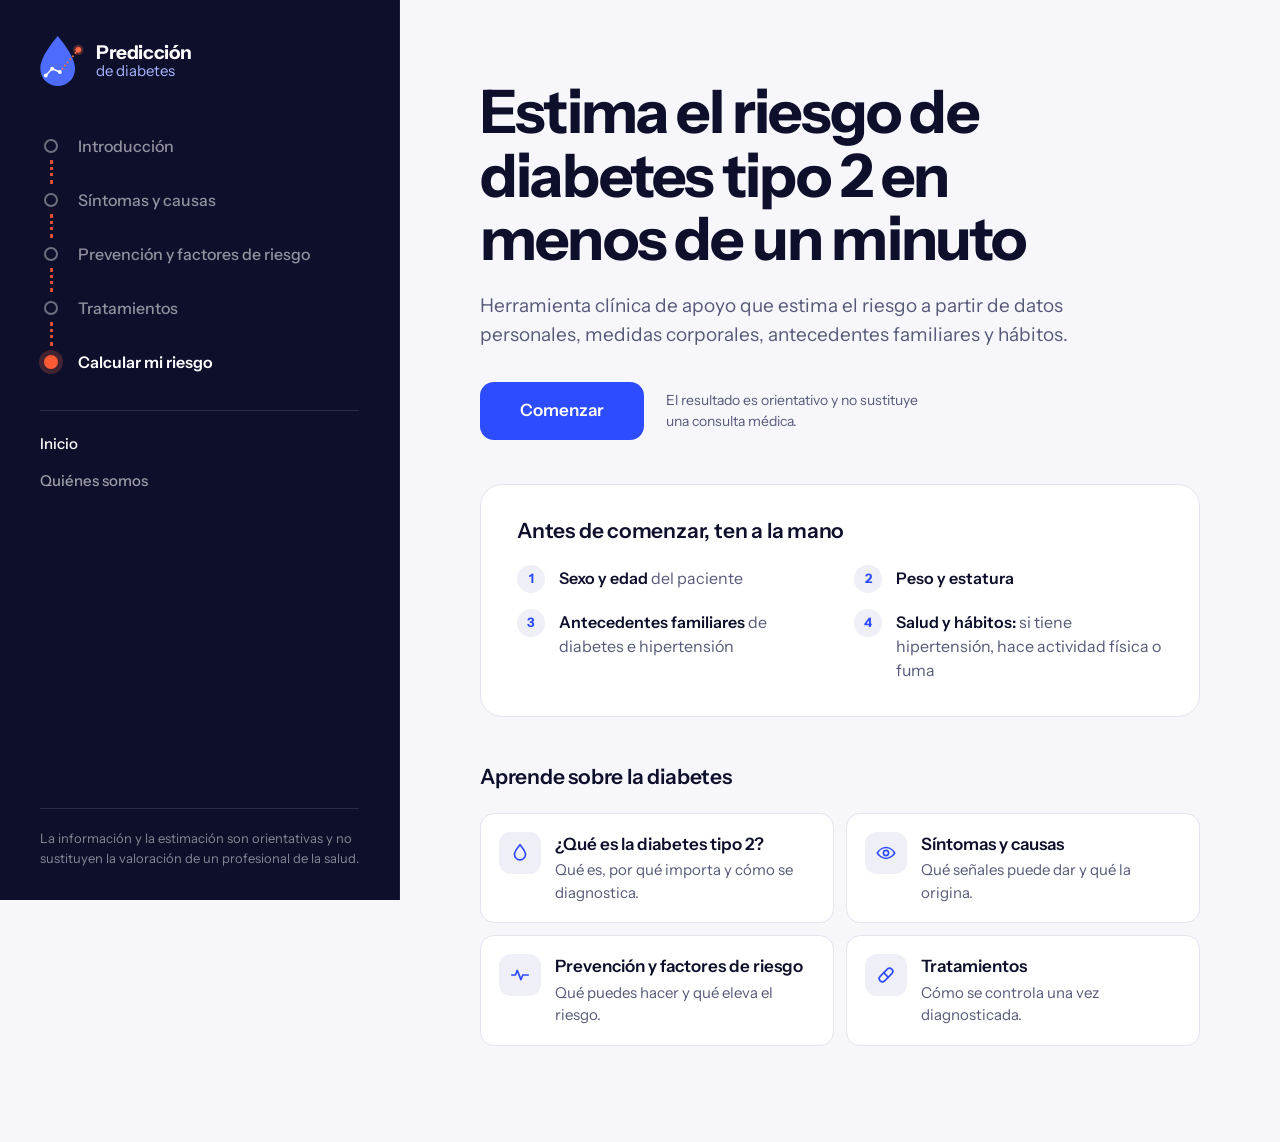
==== commit 0c73f375: "VERSION 19 DISEÑO" ====
--- a/Frontend/inicio.html
+++ b/Frontend/inicio.html
@@ -4,24 +4,54 @@
 <head>
     <meta charset="UTF-8">
     <meta name="viewport" content="width=device-width, initial-scale=1.0, viewport-fit=cover">
-    <meta name="theme-color" content="#16324F">
+    <meta name="theme-color" content="#0D0F2B">
 
-    <title>Predicción de riesgo</title>
+    <title>Predicción de diabetes</title>
+
+    <link rel="icon" type="image/svg+xml" href="icono.svg">
 
     <link rel="preconnect" href="https://fonts.googleapis.com">
     <link rel="preconnect" href="https://fonts.gstatic.com" crossorigin>
-    <link href="https://fonts.googleapis.com/css2?family=IBM+Plex+Sans:ital,wght@0,400;0,500;0,600;0,700;1,400&display=swap" rel="stylesheet">
+    <link href="https://fonts.googleapis.com/css2?family=Instrument+Sans:wght@400;500;600;700&display=swap"
+        rel="stylesheet">
 
-    <link rel="stylesheet" href="style.css">
+    <link rel="stylesheet" href="style.css?v=3">
 </head>
 
 <body>
 
-    <div class="pagina pagina-inicio">
+    <div class="app">
 
-        <main class="inicio">
+        <!-- ==========================================
+             PANEL DE MARCA Y NAVEGACIÓN
+        =========================================== -->
+        <aside class="panel panel-nav">
 
-            <nav class="menu" aria-label="Secciones informativas">
+            <div class="panel-superior">
+
+                <a class="marca" href="inicio.html" aria-label="Predicción de diabetes, ir al inicio">
+                    <svg class="marca-gota" viewBox="0 0 410 470" aria-hidden="true">
+                        <path class="gota" d="M165 0C110 68 3 200 3 305a162 162 0 0 0 324 0C327 200 220 68 165 0Z"/>
+                        <path class="gota-linea" d="M54 368 113 305 185 335"/>
+                        <circle class="gota-nodo" cx="54" cy="368" r="18"/>
+                        <circle class="gota-nodo" cx="113" cy="305" r="18"/>
+                        <circle class="gota-nodo" cx="185" cy="335" r="18"/>
+                        <g class="gota-senal">
+                            <circle cx="209" cy="305" r="9"/>
+                            <circle cx="234" cy="275" r="9"/>
+                            <circle cx="258" cy="246" r="9"/>
+                            <circle cx="282" cy="217" r="9"/>
+                            <circle cx="307" cy="188" r="9"/>
+                            <circle cx="331" cy="159" r="9"/>
+                            <circle class="gota-halo" cx="357" cy="129" r="49"/>
+                            <circle cx="357" cy="129" r="27"/>
+                        </g>
+                    </svg>
+                    <span class="marca-texto">
+                        <strong>Predicción</strong>
+                        <span>de diabetes</span>
+                    </span>
+                </a>
 
                 <button type="button" class="menu-boton" id="menuBoton"
                     aria-expanded="false" aria-controls="menuPanel" aria-label="Abrir menú">
@@ -32,44 +62,94 @@
                     </span>
                 </button>
 
-                <ul class="menu-panel" id="menuPanel" hidden>
-                    <li><a href="introduccion.html">¿Qué es la diabetes tipo 2?</a></li>
-                    <li><a href="sintomas_causas.html">Síntomas y causas de la diabetes</a></li>
-                    <li><a href="prevencion.html">Prevención y factores de riesgo</a></li>
-                    <li><a href="tratamientos.html">Tratamientos</a></li>
-                    <li class="menu-aparte"><a href="quienes_somos.html">Quiénes somos</a></li>
-                </ul>
+            </div>
 
+            <nav class="menu" aria-label="Secciones">
+                <div class="menu-panel" id="menuPanel" hidden>
+                    <ol class="pasos ruta">
+                        <li class="paso"><a href="introduccion.html"><span class="paso-nodo"></span><span class="paso-texto">Introducción</span></a></li>
+                        <li class="paso"><a href="sintomas_causas.html"><span class="paso-nodo"></span><span class="paso-texto">Síntomas y causas</span></a></li>
+                        <li class="paso"><a href="prevencion.html"><span class="paso-nodo"></span><span class="paso-texto">Prevención y factores de riesgo</span></a></li>
+                        <li class="paso"><a href="tratamientos.html"><span class="paso-nodo"></span><span class="paso-texto">Tratamientos</span></a></li>
+                        <li class="paso paso-final"><a href="index.html"><span class="paso-nodo"></span><span class="paso-texto">Calcular mi riesgo</span></a></li>
+                    </ol>
+                    <ul class="menu-extra">
+                        <li><a href="inicio.html" aria-current="page">Inicio</a></li>
+                        <li><a href="quienes_somos.html">Quiénes somos</a></li>
+                    </ul>
+                </div>
             </nav>
 
-            <p class="cabecera-etiqueta">Herramienta clínica de apoyo</p>
-            <h1 class="inicio-titulo">Predicción de riesgo</h1>
-            <p class="inicio-texto">
-                Estima el riesgo de diabetes tipo 2 a partir de datos personales,
-                medidas corporales, antecedentes familiares y hábitos.
+            <p class="panel-aviso">
+                La información y la estimación son orientativas y no sustituyen
+                la valoración de un profesional de la salud.
             </p>
 
-            <div class="inicio-requisitos">
-                <p class="inicio-requisitos-titulo">Antes de comenzar, ten a la mano:</p>
-                <ul>
-                    <li>Sexo y edad del paciente</li>
-                    <li>Peso y estatura</li>
-                    <li>Antecedentes familiares de diabetes e hipertensión</li>
-                    <li>Si tiene hipertensión, hace actividad física o fuma</li>
-                </ul>
+        </aside>
+
+        <main class="contenido">
+
+            <div class="contenedor">
+
+                <section class="portada">
+                    <h1>Estima el riesgo de diabetes tipo 2 en menos de un minuto</h1>
+                    <p class="portada-texto">
+                        Herramienta clínica de apoyo que estima el riesgo a partir de datos personales,
+                        medidas corporales, antecedentes familiares y hábitos.
+                    </p>
+                    <div class="portada-acciones">
+                        <a class="boton-primario boton-grande" href="index.html">Comenzar</a>
+                        <p class="portada-aviso">El resultado es orientativo y no sustituye una consulta médica.</p>
+                    </div>
+                </section>
+
+                <section class="hoja requisitos" aria-labelledby="tituloRequisitos">
+                    <h2 id="tituloRequisitos">Antes de comenzar, ten a la mano</h2>
+                    <ol class="lista-acciones">
+                        <li><strong>Sexo y edad</strong> del paciente</li>
+                        <li><strong>Peso y estatura</strong></li>
+                        <li><strong>Antecedentes familiares</strong> de diabetes e hipertensión</li>
+                        <li><strong>Salud y hábitos:</strong> si tiene hipertensión, hace actividad física o fuma</li>
+                    </ol>
+                </section>
+
+                <section class="temas" aria-labelledby="tituloTemas">
+                    <h2 id="tituloTemas">Aprende sobre la diabetes</h2>
+                    <ul class="lista-temas">
+                        <li>
+                            <a class="tema" href="introduccion.html">
+                                <span class="icono" aria-hidden="true"><svg viewBox="0 0 24 24"><path d="M12 3c3.5 4.2 6 7.3 6 10.5a6 6 0 0 1-12 0C6 10.3 8.5 7.2 12 3z"/></svg></span>
+                                <span class="texto"><strong>¿Qué es la diabetes tipo 2?</strong>Qué es, por qué importa y cómo se diagnostica.</span>
+                            </a>
+                        </li>
+                        <li>
+                            <a class="tema" href="sintomas_causas.html">
+                                <span class="icono" aria-hidden="true"><svg viewBox="0 0 24 24"><path d="M2.5 12s3.5-6 9.5-6 9.5 6 9.5 6-3.5 6-9.5 6-9.5-6-9.5-6z"/><circle cx="12" cy="12" r="2.8"/></svg></span>
+                                <span class="texto"><strong>Síntomas y causas</strong>Qué señales puede dar y qué la origina.</span>
+                            </a>
+                        </li>
+                        <li>
+                            <a class="tema" href="prevencion.html">
+                                <span class="icono" aria-hidden="true"><svg viewBox="0 0 24 24"><path d="M3 12h4l2-5 4 10 2-5h6"/></svg></span>
+                                <span class="texto"><strong>Prevención y factores de riesgo</strong>Qué puedes hacer y qué eleva el riesgo.</span>
+                            </a>
+                        </li>
+                        <li>
+                            <a class="tema" href="tratamientos.html">
+                                <span class="icono" aria-hidden="true"><svg viewBox="0 0 24 24"><rect x="3" y="8.5" width="18" height="7" rx="3.5" transform="rotate(-45 12 12)"/><path d="M9.5 9.5l5 5"/></svg></span>
+                                <span class="texto"><strong>Tratamientos</strong>Cómo se controla una vez diagnosticada.</span>
+                            </a>
+                        </li>
+                    </ul>
+                </section>
+
             </div>
-
-            <a class="boton-primario" href="index.html">Comenzar</a>
-
-            <p class="inicio-aviso">
-                El resultado es orientativo y no sustituye una consulta médica.
-            </p>
 
         </main>
 
     </div>
 
-    <script src="menu.js"></script>
+    <script src="menu.js?v=3"></script>
 
 </body>
 
--- a/Frontend/style.css
+++ b/Frontend/style.css
@@ -1,487 +1,485 @@
 :root {
-    --azul-marino: #16324F;
-    --azul-marino-suave: #294B6E;
-    --acento: #2F8F82;
-    --acento-oscuro: #24756A;
-    --acento-tenue: #E4F3EF;
-    --fondo: #EEF2F6;
-    --campo: #F6F8FA;
-    --tarjeta: #FFFFFF;
-    --borde: #D7DEE3;
-    --borde-fuerte: #B9C4CE;
-    --texto: #1B2735;
-    --texto-tenue: #5B6B7A;
-    --error: #B23A3A;
-
-    --riesgo-bajo-bg: #E4F3EF;
-    --riesgo-bajo-borde: #2F8F82;
-    --riesgo-bajo-texto: #1D5C52;
-
-    --riesgo-medio-bg: #FBF1E1;
-    --riesgo-medio-borde: #C98A2B;
-    --riesgo-medio-texto: #7A5012;
-
-    --riesgo-alto-bg: #FBEAEA;
-    --riesgo-alto-borde: #B23A3A;
-    --riesgo-alto-texto: #8A2B2B;
-
-    --radio: 12px;
-    --radio-chico: 8px;
-    --toque: 48px;
-    --sombra: 0 1px 2px rgba(22, 50, 79, 0.06), 0 6px 20px rgba(22, 50, 79, 0.06);
-}
-
-* {
+    /* Marca */
+    --tinta: #0D0F2B;
+    --azul: #2D4BFF;
+    --azul-hover: #1E39E6;
+    --coral: #FF5A36;
+    --periwinkle: #A9B5FF;
+
+    /* Superficies y texto */
+    --fondo: #F6F6FB;
+    --superficie: #FFFFFF;
+    --relleno: #EEEFF7;
+    --linea: #E2E4EF;
+    --linea-fuerte: #C9CCDD;
+    --texto: #0D0F2B;
+    --texto-2: #565A78;
+    --seleccion: #0D0F2B;
+    --seleccion-texto: #FFFFFF;
+
+    /* Niveles de riesgo */
+    --riesgo-bajo: #11A37A;
+    --riesgo-medio: #E89B0C;
+    --riesgo-alto: #FF5A36;
+
+    /* Forma */
+    --radio-s: 10px;
+    --radio-m: 14px;
+    --radio-l: 22px;
+    --foco: 0 0 0 3px rgba(45, 75, 255, 0.28);
+
+    --fuente: "Instrument Sans", system-ui, -apple-system, "Segoe UI", sans-serif;
+
+    color-scheme: light;
+}
+
+@media (prefers-color-scheme: dark) {
+    :root {
+        --azul: #4D6BFF;
+        --azul-hover: #6B85FF;
+        --coral: #FF6B45;
+
+        --fondo: #090B20;
+        --superficie: #12152F;
+        --relleno: #1B1F42;
+        --linea: #262B55;
+        --linea-fuerte: #3A4073;
+        --texto: #EEF0FF;
+        --texto-2: #A3A8CC;
+        --seleccion: #4D6BFF;
+        --seleccion-texto: #FFFFFF;
+
+        --riesgo-bajo: #2BC596;
+        --riesgo-medio: #F5B02E;
+        --riesgo-alto: #FF6B45;
+
+        --foco: 0 0 0 3px rgba(77, 107, 255, 0.45);
+        --icono: #A9B5FF;
+
+        color-scheme: dark;
+    }
+}
+
+
+*,
+*::before,
+*::after {
     box-sizing: border-box;
+}
+
+html {
+    -webkit-text-size-adjust: 100%;
+}
+
+body {
+    margin: 0;
+    background: var(--fondo);
+    color: var(--texto);
+    font-family: var(--fuente);
+    font-size: 16px;
+    line-height: 1.5;
+    -webkit-font-smoothing: antialiased;
+}
+
+h1, h2, h3, p {
+    margin: 0;
+}
+
+h1, h2 {
+    text-wrap: balance;
+}
+
+a {
+    color: inherit;
+}
+
+button,
+input {
+    font: inherit;
+    color: inherit;
+}
+
+:focus-visible {
+    outline: 2px solid var(--azul);
+    outline-offset: 3px;
+}
+
+.app {
+    display: grid;
+    grid-template-columns: minmax(320px, 400px) 1fr;
+    min-height: 100vh;
+    min-height: 100dvh;
+}
+
+.panel {
+    position: sticky;
+    top: 0;
+    height: 100vh;
+    height: 100dvh;
+    overflow-y: auto;
+    display: flex;
+    flex-direction: column;
+    gap: 48px;
+    padding: 36px 40px 32px;
+    background: #0D0F2B;
+    color: #FFFFFF;
+    border-right: 1px solid rgba(255, 255, 255, 0.06);
+}
+
+.contenido {
+    padding: 56px clamp(20px, 5vw, 72px) 96px;
+}
+
+.contenedor {
+    max-width: 720px;
+    margin: 0 auto;
+}
+
+.panel-superior {
+    display: flex;
+    align-items: center;
+    justify-content: space-between;
+    gap: 16px;
+}
+
+.marca {
+    display: inline-flex;
+    align-items: center;
+    gap: 12px;
+    text-decoration: none;
+    border-radius: 8px;
+}
+
+.marca-gota {
+    width: 44px;
+    height: auto;
+    flex: none;
+    overflow: visible;
+}
+
+.gota { fill: #4D6BFF; }
+.gota-linea { fill: none; stroke: #FFFFFF; stroke-width: 14; stroke-linejoin: round; }
+.gota-nodo { fill: #FFFFFF; }
+.gota-senal { fill: #FF6B45; }
+.gota-halo { opacity: 0.28; }
+
+.marca-texto {
+    display: flex;
+    flex-direction: column;
+    line-height: 1.05;
+}
+
+.marca-texto strong {
+    font-size: 19px;
+    font-weight: 700;
+    letter-spacing: -0.02em;
+}
+
+.marca-texto span {
+    font-size: 15px;
+    color: var(--periwinkle);
+}
+
+.enlace-inicio {
+    font-size: 14px;
+    font-weight: 500;
+    color: rgba(255, 255, 255, 0.72);
+    text-decoration: none;
+    padding: 6px 12px;
+    border: 1px solid rgba(255, 255, 255, 0.18);
+    border-radius: 999px;
+    transition: color 0.15s, border-color 0.15s;
+}
+
+.enlace-inicio:hover {
+    color: #FFFFFF;
+    border-color: rgba(255, 255, 255, 0.45);
+}
+
+.panel-intro h1 {
+    font-size: clamp(30px, 3vw, 40px);
+    line-height: 1.08;
+    font-weight: 700;
+    letter-spacing: -0.025em;
+    margin-bottom: 14px;
+}
+
+.panel-intro p {
+    color: rgba(255, 255, 255, 0.7);
+    font-size: 16px;
+    max-width: 32ch;
+}
+
+.avance {
+    display: flex;
+    flex-direction: column;
+    gap: 20px;
+}
+
+.pasos {
+    list-style: none;
     margin: 0;
     padding: 0;
 }
 
-html {
-    -webkit-text-size-adjust: 100%;
-}
-
-body {
-    font-family: "IBM Plex Sans", Arial, sans-serif;
-    background-color: var(--fondo);
-    color: var(--texto);
-    min-height: 100vh;
-    padding: 40px 20px 60px;
-    line-height: 1.5;
-    -webkit-tap-highlight-color: transparent;
-}
-
-[hidden] {
-    display: none !important;
-}
-
-/* ============================================
-   Layout
-   ============================================ */
-.pagina {
-    width: 100%;
-    max-width: 780px;
-    margin: 0 auto;
-}
-
-.cabecera {
-    margin-bottom: 24px;
-}
-
-.cabecera-etiqueta {
-    color: var(--acento-oscuro);
-    font-weight: 600;
-    font-size: 13px;
-    letter-spacing: 0.02em;
-    margin-bottom: 8px;
-}
-
-.cabecera h1 {
-    color: var(--azul-marino);
-    font-size: 30px;
-    font-weight: 700;
-    line-height: 1.2;
-    margin-bottom: 8px;
-}
-
-.cabecera-texto {
-    color: var(--texto-tenue);
-    font-size: 15.5px;
-    max-width: 60ch;
-}
-
-.contenedor {
-    background-color: var(--tarjeta);
-    border: 1px solid var(--borde);
-    border-radius: var(--radio);
-    box-shadow: var(--sombra);
-    padding: 32px 36px 36px;
-}
-
-.enlace-inicio {
-    display: inline-flex;
+.paso {
+    --nodo: 22px;
+    position: relative;
+    display: flex;
     align-items: center;
-    gap: 6px;
-    min-height: 40px;
-    color: var(--acento-oscuro);
-    font-weight: 600;
-    font-size: 14px;
-    text-decoration: none;
-    margin-bottom: 6px;
-}
-
-.enlace-inicio:hover {
-    text-decoration: underline;
-}
-
-/* ============================================
-   Start screen
-   ============================================ */
-.pagina-inicio {
-    max-width: 620px;
-    min-height: calc(100vh - 80px);
-    display: flex;
-    align-items: center;
-}
-
-.inicio {
-    background-color: var(--tarjeta);
-    border: 1px solid var(--borde);
-    border-radius: var(--radio);
-    box-shadow: var(--sombra);
-    padding: 44px 40px;
-    width: 100%;
-}
-
-.inicio-titulo {
-    color: var(--azul-marino);
-    font-size: 34px;
-    font-weight: 700;
-    line-height: 1.2;
-    margin: 6px 0 14px;
-}
-
-.inicio-texto {
-    color: var(--texto-tenue);
-    font-size: 16px;
-    max-width: 48ch;
-    margin-bottom: 26px;
-}
-
-.inicio-requisitos {
-    border-top: 1px solid var(--borde);
-    padding-top: 20px;
-    margin-bottom: 30px;
-}
-
-.inicio-requisitos-titulo {
-    font-weight: 600;
-    font-size: 14px;
-    color: var(--azul-marino);
-    margin-bottom: 10px;
-}
-
-.inicio-requisitos ul {
-    list-style: none;
-    display: flex;
-    flex-direction: column;
-    gap: 8px;
-}
-
-.inicio-requisitos li {
-    position: relative;
-    padding-left: 16px;
-    color: var(--texto-tenue);
-    font-size: 15px;
-}
-
-.inicio-requisitos li::before {
+    gap: 16px;
+    padding-bottom: 30px;
+    color: rgba(255, 255, 255, 0.55);
+    font-weight: 500;
+    transition: color 0.2s;
+}
+
+.paso:last-child {
+    padding-bottom: 0;
+}
+
+/* Conector hacia el siguiente paso */
+.paso:not(:last-child)::after {
     content: "";
     position: absolute;
-    left: 0;
-    top: 9px;
-    width: 6px;
-    height: 6px;
+    left: calc(var(--nodo) / 2 - 1.5px);
+    top: calc(var(--nodo) + 4px);
+    bottom: 4px;
+    border-left: 3px dotted var(--coral);
+    opacity: 0.85;
+}
+
+.paso.completo:has(+ .paso.completo)::after {
+    border-left-style: solid;
+    border-color: #FFFFFF;
+    opacity: 1;
+}
+
+.paso-nodo {
+    position: relative;
+    flex: none;
+    width: var(--nodo);
+    height: var(--nodo);
+    display: grid;
+    place-items: center;
+}
+
+.paso-nodo::before {
+    content: "";
+    width: 14px;
+    height: 14px;
     border-radius: 50%;
-    background-color: var(--acento);
-}
-
-.boton-primario {
-    display: inline-flex;
-    align-items: center;
-    justify-content: center;
-    min-height: 52px;
-    padding: 0 28px;
-    border-radius: var(--radio-chico);
-    background-color: var(--azul-marino);
-    color: white;
-    font-weight: 600;
-    font-size: 16px;
-    text-decoration: none;
-    transition: background-color 0.15s ease;
-}
-
-.boton-primario:hover {
-    background-color: var(--azul-marino-suave);
-}
-
-.boton-primario:focus-visible {
-    outline: 2px solid var(--acento);
-    outline-offset: 2px;
-}
-
-.inicio-aviso {
-    margin-top: 20px;
+    border: 2px solid rgba(255, 255, 255, 0.4);
+    transition: background 0.2s, border-color 0.2s, transform 0.2s;
+}
+
+.paso.completo {
+    color: #FFFFFF;
+}
+
+.paso.completo .paso-nodo::before {
+    background: #FFFFFF;
+    border-color: #FFFFFF;
+    transform: scale(1.15);
+}
+
+.paso.actual {
+    color: #FFFFFF;
+}
+
+.paso.actual .paso-nodo::before {
+    border-color: #FFFFFF;
+}
+
+.paso-final .paso-nodo::before {
+    border: 0;
+    background: var(--coral);
+    box-shadow: 0 0 0 5px rgba(255, 107, 69, 0.22);
+    transition: box-shadow 0.3s;
+}
+
+.pasos.listo .paso-final {
+    color: #FFFFFF;
+}
+
+.pasos.listo .paso-final .paso-nodo::before {
+    box-shadow: 0 0 0 8px rgba(255, 107, 69, 0.3);
+    animation: senal 1.6s ease-out 1;
+}
+
+.pasos[data-resultado] .paso-final { color: #FFFFFF; }
+.pasos[data-resultado="riesgo-bajo"] .paso-final .paso-nodo::before {
+    background: #2BC596; box-shadow: 0 0 0 8px rgba(43, 197, 150, 0.28);
+}
+.pasos[data-resultado="riesgo-medio"] .paso-final .paso-nodo::before {
+    background: #F5B02E; box-shadow: 0 0 0 8px rgba(245, 176, 46, 0.28);
+}
+
+@keyframes senal {
+    0%   { box-shadow: 0 0 0 0 rgba(255, 107, 69, 0.55); }
+    100% { box-shadow: 0 0 0 8px rgba(255, 107, 69, 0.3); }
+}
+
+.pasos-contador {
+    font-size: 14px;
+    color: rgba(255, 255, 255, 0.55);
+    font-variant-numeric: tabular-nums;
+}
+
+.panel-aviso {
+    margin-top: auto;
+    padding-top: 20px;
+    border-top: 1px solid rgba(255, 255, 255, 0.12);
     font-size: 13px;
-    color: var(--texto-tenue);
-}
-
-/* ============================================
-   Menú (icono de tres rayitas)
-   ============================================ */
-.inicio {
-    position: relative;
-}
-
-.menu {
-    position: absolute;
-    top: 30px;
-    right: 32px;
-    z-index: 20;
-}
-
-.menu-boton {
-    display: flex;
-    align-items: center;
-    justify-content: center;
-    width: var(--toque);
-    height: var(--toque);
-    border: 1px solid var(--borde);
-    border-radius: var(--radio-chico);
-    background-color: var(--tarjeta);
-    cursor: pointer;
-    transition: background-color 0.15s ease, border-color 0.15s ease;
-}
-
-.menu-boton:hover {
-    background-color: var(--campo);
-    border-color: var(--borde-fuerte);
-}
-
-.menu-boton:focus-visible {
-    outline: 2px solid var(--acento);
-    outline-offset: 2px;
-}
-
-.menu-boton[aria-expanded="true"] {
-    background-color: var(--azul-marino);
-    border-color: var(--azul-marino);
-}
-
-/* Las tres rayitas */
-.menu-icono {
-    display: flex;
-    flex-direction: column;
-    gap: 5px;
-    width: 20px;
-}
-
-.menu-icono span {
-    display: block;
-    height: 2px;
-    border-radius: 2px;
-    background-color: var(--azul-marino);
-    transition: transform 0.2s ease, opacity 0.15s ease, background-color 0.15s ease;
-}
-
-/* Al abrir, las rayitas se convierten en una X */
-.menu-boton[aria-expanded="true"] .menu-icono span {
-    background-color: white;
-}
-
-.menu-boton[aria-expanded="true"] .menu-icono span:nth-child(1) {
-    transform: translateY(7px) rotate(45deg);
-}
-
-.menu-boton[aria-expanded="true"] .menu-icono span:nth-child(2) {
-    opacity: 0;
-}
-
-.menu-boton[aria-expanded="true"] .menu-icono span:nth-child(3) {
-    transform: translateY(-7px) rotate(-45deg);
-}
-
-/* Lista de opciones */
-.menu-panel {
-    position: absolute;
-    top: calc(100% + 8px);
-    right: 0;
-    width: 300px;
-    max-width: calc(100vw - 32px);
-    list-style: none;
-    padding: 6px;
-    border: 1px solid var(--borde);
-    border-radius: var(--radio);
-    background-color: var(--tarjeta);
-    box-shadow: 0 2px 4px rgba(22, 50, 79, 0.08), 0 14px 36px rgba(22, 50, 79, 0.16);
-    animation: menu-entrar 0.16s ease-out;
-}
-
-@keyframes menu-entrar {
-    from {
-        opacity: 0;
-        transform: translateY(-6px);
-    }
-}
-
-.menu-panel a {
-    display: flex;
-    align-items: center;
-    min-height: var(--toque);
-    padding: 8px 14px;
-    border-radius: 6px;
-    color: var(--azul-marino);
-    font-size: 15.5px;
-    font-weight: 500;
-    line-height: 1.3;
-    text-decoration: none;
-}
-
-.menu-panel a:hover {
-    background-color: var(--acento-tenue);
-    color: var(--riesgo-bajo-texto);
-}
-
-.menu-panel a:focus-visible {
-    outline: 2px solid var(--acento);
-    outline-offset: -2px;
-}
-
-/* "Quiénes somos" va separado: no es contenido sobre la diabetes */
-.menu-aparte {
-    margin-top: 6px;
-    padding-top: 6px;
-    border-top: 1px solid var(--borde);
-}
-
-.menu-aparte a {
-    color: var(--texto-tenue);
-}
-
-/* ============================================
-   Form sections
-   ============================================ */
-.seccion {
-    border: none;
-    border-top: 1px solid var(--borde);
-    padding: 24px 0;
+    line-height: 1.5;
+    color: rgba(255, 255, 255, 0.5);
+    max-width: 36ch;
+}
+
+.hoja {
+    background: var(--superficie);
+    border: 1px solid var(--linea);
+    border-radius: var(--radio-l);
+    padding: 8px 36px 36px;
+}
+
+fieldset {
+    border: 0;
+    margin: 0;
+    padding: 0;
     min-width: 0;
 }
 
-.seccion:first-child {
-    border-top: none;
-    padding-top: 0;
-}
-
-.seccion > legend {
-    /* float evita que la leyenda se monte sobre el borde del fieldset */
+/* Truco para que <legend> se comporte como un bloque normal */
+fieldset > legend {
     float: left;
     width: 100%;
-    color: var(--azul-marino);
-    font-weight: 600;
-    font-size: 16px;
-    margin-bottom: 16px;
-    padding-left: 12px;
-    border-left: 3px solid var(--acento);
-}
-
-.seccion > legend + * {
+    padding: 0;
+}
+
+fieldset > legend + * {
     clear: both;
+}
+
+.seccion {
+    padding: 32px 0;
+    border-bottom: 1px solid var(--linea);
+}
+
+.seccion > legend {
+    display: flex;
+    align-items: center;
+    gap: 12px;
+    margin-bottom: 24px;
+    font-size: 20px;
+    font-weight: 600;
+    letter-spacing: -0.01em;
+}
+
+.seccion-num {
+    flex: none;
+    display: inline-grid;
+    place-items: center;
+    width: 30px;
+    height: 30px;
+    border-radius: 50%;
+    background: var(--relleno);
+    color: var(--azul);
+    font-size: 14px;
+    font-weight: 700;
+    font-variant-numeric: tabular-nums;
 }
 
 .campos {
     display: grid;
-    gap: 20px 22px;
+    gap: 24px;
 }
 
 .campos-2 {
-    grid-template-columns: 1fr 1fr;
-}
-
-.campos-3 {
-    grid-template-columns: repeat(3, 1fr);
-}
-
-.campo {
-    display: flex;
-    flex-direction: column;
-    min-width: 0;
-}
-
-/* Etiquetas de campo (texto y grupos de opciones) */
+    grid-template-columns: repeat(2, minmax(0, 1fr));
+    align-items: start;
+}
+
+.campos-1 {
+    grid-template-columns: 1fr;
+    gap: 26px;
+}
+
 .campo > label,
 .campo-opciones > legend {
+    display: block;
+    margin-bottom: 10px;
+    font-size: 15px;
     font-weight: 500;
-    font-size: 14px;
     color: var(--texto);
-    margin-bottom: 8px;
-    line-height: 1.35;
-}
-
-.campo-opciones {
-    border: none;
-}
-
-/* ---------- Entradas de texto/número ---------- */
-input[type="number"],
-input[type="text"] {
+}
+
+.con-unidad {
+    position: relative;
+}
+
+.con-unidad input {
     width: 100%;
-    min-height: var(--toque);
-    padding: 10px 14px;
-    border: 1px solid var(--borde);
-    border-radius: var(--radio-chico);
-    font-family: inherit;
-    /* 16px evita que iOS haga zoom al enfocar */
-    font-size: 16px;
-    color: var(--texto);
-    background-color: var(--campo);
-    transition: border-color 0.15s ease, box-shadow 0.15s ease;
+    height: 50px;
+    padding: 0 60px 0 16px;
+    background: var(--superficie);
+    border: 1.5px solid var(--linea-fuerte);
+    border-radius: var(--radio-s);
+    font-size: 17px;
+    font-variant-numeric: tabular-nums;
+    transition: border-color 0.15s, box-shadow 0.15s;
     -moz-appearance: textfield;
     appearance: textfield;
 }
 
-input::-webkit-outer-spin-button,
-input::-webkit-inner-spin-button {
+.con-unidad input::-webkit-outer-spin-button,
+.con-unidad input::-webkit-inner-spin-button {
     -webkit-appearance: none;
     margin: 0;
 }
 
-input::placeholder {
-    color: #9AA7B2;
-}
-
-input[type="number"]:focus {
+.con-unidad input::placeholder {
+    color: var(--texto-2);
+    opacity: 0.55;
+}
+
+.con-unidad input:hover {
+    border-color: var(--texto-2);
+}
+
+.con-unidad input:focus {
     outline: none;
-    border-color: var(--acento);
-    box-shadow: 0 0 0 3px rgba(47, 143, 130, 0.18);
-    background-color: var(--tarjeta);
-}
-
-/* Campo con unidad al final (kg, cm, años) */
-.con-unidad {
-    position: relative;
-}
-
-.con-unidad input {
-    padding-right: 56px;
+    border-color: var(--azul);
+    box-shadow: var(--foco);
 }
 
 .unidad {
     position: absolute;
-    right: 14px;
+    right: 16px;
     top: 50%;
     transform: translateY(-50%);
-    font-size: 14px;
-    color: var(--texto-tenue);
+    font-size: 15px;
+    color: var(--texto-2);
     pointer-events: none;
 }
 
-/* ---------- Control segmentado (Sí / No) ---------- */
 .segmentado {
-    display: grid;
-    grid-auto-columns: 1fr;
-    grid-auto-flow: column;
+    display: flex;
     gap: 4px;
     padding: 4px;
-    border: 1px solid var(--borde);
-    border-radius: var(--radio-chico);
-    background-color: var(--campo);
+    background: var(--relleno);
+    border-radius: var(--radio-m);
 }
 
 .segmentado label {
     position: relative;
-    display: block;
+    display: flex;
+    flex: 1 1 0;
     cursor: pointer;
+}
+
+.segmentado label[hidden] {
+    display: none !important;
 }
 
 .segmentado input {
@@ -493,748 +491,656 @@
 }
 
 .segmentado span {
+    flex: 1;
     display: flex;
     align-items: center;
     justify-content: center;
-    min-height: 40px;
-    padding: 0 10px;
-    border-radius: 6px;
+    min-height: 42px;
+    padding: 8px 18px;
+    border-radius: var(--radio-s);
     font-size: 15px;
     font-weight: 500;
-    color: var(--texto-tenue);
-    transition: background-color 0.15s ease, color 0.15s ease;
-    user-select: none;
+    line-height: 1.2;
+    text-align: center;
+    color: var(--texto-2);
+    transition: background 0.15s, color 0.15s;
 }
 
 .segmentado label:hover span {
+    background: var(--superficie);
     color: var(--texto);
 }
 
 .segmentado input:checked + span {
-    background-color: var(--azul-marino);
-    color: white;
+    background: var(--seleccion);
+    color: var(--seleccion-texto);
     font-weight: 600;
 }
 
 .segmentado input:focus-visible + span {
-    outline: 2px solid var(--acento);
-    outline-offset: 1px;
-}
-
-/* ---------- Errores (solo después de intentar enviar) ---------- */
-.intentado input[type="number"]:invalid {
-    border-color: var(--error);
-    background-color: #FDF6F6;
+    outline: 2px solid var(--azul);
+    outline-offset: 2px;
+}
+
+.campos-1 .segmentado {
+    display: inline-flex;
+    max-width: 100%;
+}
+
+.campos-1 .segmentado label {
+    flex: 0 1 auto;
+    min-width: 112px;
+}
+
+.campos-1 .segmentado span {
+    white-space: nowrap;
+}
+
+.campos-1 .segmentado .opcion-embarazo span {
+    white-space: normal;
+}
+
+.intentado .con-unidad input:invalid {
+    border-color: var(--coral);
 }
 
 .intentado .campo-opciones:has(input:invalid) .segmentado {
-    border-color: var(--error);
-    background-color: #FDF6F6;
-}
-
-.formulario-aviso {
-    margin-top: 4px;
-    padding: 12px 14px;
-    border-radius: var(--radio-chico);
-    background-color: var(--riesgo-alto-bg);
-    color: var(--riesgo-alto-texto);
+    box-shadow: inset 0 0 0 1.5px var(--coral);
+}
+
+.intentado .campo-opciones:has(input:invalid) > legend::after {
+    content: " · Elige una opción";
+    color: var(--coral);
+    font-weight: 500;
+}
+
+.imc {
+    display: grid;
+    grid-template-columns: 1fr auto;
+    align-items: center;
+    gap: 2px 16px;
+    margin-top: 24px;
+    padding: 16px 20px;
+    background: var(--relleno);
+    border-radius: var(--radio-m);
+}
+
+.imc-etiqueta {
+    grid-column: 1;
     font-size: 14px;
     font-weight: 500;
-}
-
-/* ---------- Panel IMC ---------- */
-.imc {
-    display: grid;
-    grid-template-columns: auto 1fr;
-    grid-template-areas:
-        "etiqueta valor"
-        "ayuda    ayuda";
-    align-items: baseline;
-    gap: 2px 14px;
+    color: var(--texto-2);
+}
+
+.imc-valor {
+    grid-column: 1;
+    width: 100%;
+    padding: 0;
+    border: 0;
+    background: transparent;
+    font-size: 34px;
+    font-weight: 700;
+    letter-spacing: -0.02em;
+    line-height: 1.1;
+    font-variant-numeric: tabular-nums;
+    pointer-events: none;
+}
+
+.imc-valor::placeholder {
+    color: var(--linea-fuerte);
+    opacity: 1;
+}
+
+.imc-ayuda {
+    grid-column: 2;
+    grid-row: 1 / span 2;
+    font-size: 14px;
+    color: var(--texto-2);
+    text-align: right;
+    max-width: 22ch;
+}
+
+.imc[data-estado="listo"] .imc-ayuda {
+    --tono: var(--texto-2);
+    padding: 6px 12px;
+    border-radius: 999px;
+    background: color-mix(in srgb, var(--tono) 14%, transparent);
+    color: var(--tono);
+    font-weight: 600;
+    white-space: nowrap;
+    max-width: none;
+}
+
+.imc[data-categoria="normal"] .imc-ayuda { --tono: var(--riesgo-bajo); }
+.imc[data-categoria="bajo"] .imc-ayuda,
+.imc[data-categoria="sobrepeso"] .imc-ayuda { --tono: var(--riesgo-medio); }
+.imc[data-categoria="obesidad"] .imc-ayuda { --tono: var(--riesgo-alto); }
+
+.formulario-aviso {
+    margin-top: 24px;
+    padding: 14px 16px;
+    border-radius: var(--radio-s);
+    background: color-mix(in srgb, var(--coral) 12%, transparent);
+    color: var(--texto);
+    font-size: 15px;
+    font-weight: 500;
+}
+
+.acciones-formulario {
+    margin-top: 32px;
+}
+
+.boton-enviar {
+    width: 100%;
+    min-height: 58px;
+    padding: 0 24px;
+    border: 0;
+    border-radius: var(--radio-m);
+    background: var(--azul);
+    color: #FFFFFF;
+    font-size: 17px;
+    font-weight: 600;
+    letter-spacing: 0.005em;
+    cursor: pointer;
+    transition: background 0.15s, transform 0.1s;
+}
+
+.boton-enviar:hover {
+    background: var(--azul-hover);
+}
+
+.boton-enviar:active {
+    transform: translateY(1px);
+}
+
+.boton-enviar:disabled {
+    opacity: 0.6;
+    cursor: progress;
+}
+
+
+.resultado:empty {
+    display: none;
+}
+
+.resultado {
+    --riesgo: var(--azul);
+    margin-top: 32px;
+    scroll-margin-top: 24px;
+}
+
+.resultado.riesgo-bajo { --riesgo: var(--riesgo-bajo); }
+.resultado.riesgo-medio { --riesgo: var(--riesgo-medio); }
+.resultado.riesgo-alto,
+.resultado.resultado-error { --riesgo: var(--riesgo-alto); }
+
+.resultado-tarjeta {
+    background: var(--superficie);
+    border: 1px solid var(--linea);
+    border-radius: var(--radio-l);
+    box-shadow: inset 0 6px 0 var(--riesgo);
+    overflow: hidden;
+}
+
+.resultado-simple {
+    padding: 28px 36px;
+}
+
+.resultado-simple h2,
+.resultado-encabezado h2 {
+    display: flex;
+    align-items: center;
+    gap: 14px;
+    font-size: 28px;
+    font-weight: 700;
+    letter-spacing: -0.02em;
+    line-height: 1.15;
+    outline: none;
+}
+
+.resultado-simple h2::before,
+.resultado-encabezado h2::before {
+    content: "";
+    flex: none;
+    width: 14px;
+    height: 14px;
+    border-radius: 50%;
+    background: var(--riesgo);
+    box-shadow: 0 0 0 6px color-mix(in srgb, var(--riesgo) 22%, transparent);
+}
+
+.resultado-simple p {
+    margin-top: 10px;
+    color: var(--texto-2);
+}
+
+.resultado.cargando .resultado-simple h2::before {
+    animation: latido 1.2s ease-in-out infinite;
+}
+
+@keyframes latido {
+    0%, 100% { box-shadow: 0 0 0 2px color-mix(in srgb, var(--riesgo) 25%, transparent); }
+    50%      { box-shadow: 0 0 0 9px color-mix(in srgb, var(--riesgo) 12%, transparent); }
+}
+
+.resultado-encabezado {
+    padding: 30px 36px 28px;
+}
+
+.resultado-resumen {
     margin-top: 18px;
-    padding: 14px 16px;
-    border-radius: var(--radio-chico);
-    background-color: var(--campo);
-    border: 1px dashed var(--borde-fuerte);
-    transition: background-color 0.2s ease, border-color 0.2s ease;
-}
-
-.imc-etiqueta {
-    grid-area: etiqueta;
-    font-weight: 600;
-    font-size: 14px;
-    color: var(--texto-tenue);
-}
-
-input.imc-valor {
-    grid-area: valor;
-    min-height: 0;
-    padding: 0;
-    border: none;
-    background: transparent;
-    font-size: 26px;
-    font-weight: 700;
-    color: var(--azul-marino);
-    text-align: right;
-    font-variant-numeric: tabular-nums;
-    cursor: default;
-}
-
-input.imc-valor:focus {
-    outline: none;
-    box-shadow: none;
-}
-
-.imc-ayuda {
-    grid-area: ayuda;
-    font-size: 13.5px;
-    color: var(--texto-tenue);
-}
-
-.imc[data-estado="listo"] {
-    border-style: solid;
-    border-color: var(--borde);
-    background-color: var(--tarjeta);
-}
-
-.imc[data-estado="listo"] .imc-ayuda {
-    color: var(--texto);
-    font-weight: 500;
-}
-
-/* ---------- Botón enviar ---------- */
-.acciones-formulario {
-    margin-top: 12px;
-}
-
-.boton-enviar,
-.boton-secundario {
-    width: 100%;
-    min-height: 52px;
-    padding: 0 20px;
-    border-radius: var(--radio-chico);
-    font-family: inherit;
+    color: var(--texto-2);
     font-size: 16px;
-    font-weight: 600;
-    cursor: pointer;
-    transition: background-color 0.15s ease, opacity 0.15s ease;
-}
-
-.boton-enviar {
-    border: none;
-    background-color: var(--azul-marino);
-    color: white;
-}
-
-.boton-enviar:hover {
-    background-color: var(--azul-marino-suave);
-}
-
-.boton-enviar:disabled {
-    opacity: 0.7;
-    cursor: progress;
-}
-
-.boton-secundario {
-    border: 1px solid var(--borde-fuerte);
-    background-color: var(--tarjeta);
-    color: var(--azul-marino);
-}
-
-.boton-secundario:hover {
-    background-color: var(--campo);
-}
-
-.boton-enviar:focus-visible,
-.boton-secundario:focus-visible {
-    outline: 2px solid var(--acento);
-    outline-offset: 2px;
-}
-
-/* ============================================
-   Result panel
-   ============================================ */
-.resultado {
-    margin-top: 24px;
-    scroll-margin-top: 16px;
-}
-
-.resultado:empty {
-    margin-top: 0;
-}
-
-.resultado-tarjeta {
-    --color-riesgo: var(--texto-tenue);
-    --color-riesgo-texto: var(--azul-marino);
-    --color-riesgo-bg: var(--tarjeta);
-
-    border: 1px solid var(--borde);
-    border-radius: var(--radio);
-    background-color: var(--tarjeta);
-    overflow: hidden;
-}
-
-.riesgo-bajo .resultado-tarjeta {
-    --color-riesgo: var(--riesgo-bajo-borde);
-    --color-riesgo-texto: var(--riesgo-bajo-texto);
-    --color-riesgo-bg: var(--riesgo-bajo-bg);
-}
-
-.riesgo-medio .resultado-tarjeta {
-    --color-riesgo: var(--riesgo-medio-borde);
-    --color-riesgo-texto: var(--riesgo-medio-texto);
-    --color-riesgo-bg: var(--riesgo-medio-bg);
-}
-
-.riesgo-alto .resultado-tarjeta,
-.resultado-error .resultado-tarjeta {
-    --color-riesgo: var(--riesgo-alto-borde);
-    --color-riesgo-texto: var(--riesgo-alto-texto);
-    --color-riesgo-bg: var(--riesgo-alto-bg);
-}
-
-/* Encabezado con el nivel de riesgo */
-.resultado-encabezado {
-    padding: 22px 24px 20px;
-    background-color: var(--color-riesgo-bg);
-    border-bottom: 1px solid var(--borde);
-}
-
-.resultado-encabezado h2 {
-    font-size: 26px;
-    font-weight: 700;
-    line-height: 1.2;
-    color: var(--color-riesgo-texto);
-}
-
-.resultado-encabezado h2:focus {
-    outline: none;
-}
-
-.resultado-resumen {
-    margin-top: 10px;
-    font-size: 15.5px;
-    color: var(--texto);
     max-width: 62ch;
 }
 
-/* Medidor de 3 niveles */
 .medidor {
     display: grid;
     grid-template-columns: repeat(3, 1fr);
     gap: 6px;
-    margin-top: 16px;
+    margin-top: 22px;
+    max-width: 420px;
 }
 
 .medidor-tramo {
     display: flex;
     flex-direction: column;
-    gap: 6px;
-    font-size: 12.5px;
-    color: var(--texto-tenue);
+    gap: 8px;
+    font-size: 13px;
+    color: var(--texto-2);
 }
 
 .medidor-tramo::before {
     content: "";
     height: 8px;
-    border-radius: 4px;
-    background-color: rgba(22, 50, 79, 0.12);
-}
-
-.medidor-tramo.activo::before {
-    background-color: var(--color-riesgo);
-}
+    border-radius: 999px;
+    background: var(--relleno);
+}
+
+.medidor-tramo.activo:nth-child(1)::before { background: var(--riesgo-bajo); }
+.medidor-tramo.activo:nth-child(2)::before { background: var(--riesgo-medio); }
+.medidor-tramo.activo:nth-child(3)::before { background: var(--riesgo-alto); }
 
 .medidor-tramo.actual {
-    color: var(--color-riesgo-texto);
+    color: var(--texto);
+    font-weight: 600;
+}
+
+.resultado-datos {
+    display: grid;
+    grid-template-columns: repeat(auto-fit, minmax(170px, 1fr));
+    gap: 10px;
+    margin: 0;
+    padding: 0 36px 28px;
+}
+
+.resultado-datos > div {
+    padding: 14px 16px;
+    border-radius: var(--radio-m);
+    background: var(--relleno);
+}
+
+.resultado-datos dt {
+    font-size: 13px;
+    color: var(--texto-2);
+}
+
+.resultado-datos dd {
+    margin: 2px 0 0;
+    font-size: 19px;
+    font-weight: 600;
+    font-variant-numeric: tabular-nums;
+}
+
+
+.alarma {
+    margin: 0 36px 28px;
+    padding: 16px 18px;
+    border-left: 4px solid var(--riesgo-alto);
+    border-radius: var(--radio-s);
+    background: color-mix(in srgb, var(--riesgo-alto) 10%, transparent);
+    font-size: 15px;
+    line-height: 1.55;
+}
+
+.alarma strong {
+    display: block;
+    margin-bottom: 4px;
+}
+
+.alarma a {
     font-weight: 700;
-}
-
-/* Datos resumidos */
-.resultado-datos {
-    display: flex;
-    flex-wrap: wrap;
-    gap: 8px 24px;
-    padding: 16px 24px;
-    border-bottom: 1px solid var(--borde);
-}
-
-.resultado-datos div {
-    display: flex;
-    flex-direction: column;
-}
-
-.resultado-datos dt {
-    font-size: 12.5px;
-    color: var(--texto-tenue);
-}
-
-.resultado-datos dd {
-    font-size: 16px;
-    font-weight: 600;
-    font-variant-numeric: tabular-nums;
-}
-
-/* Bloques: consecuencias, acciones, hospitales */
+    color: var(--riesgo-alto);
+}
+
 .bloque {
-    padding: 20px 24px;
-    border-bottom: 1px solid var(--borde);
+    padding: 26px 36px;
+    border-top: 1px solid var(--linea);
 }
 
 .bloque h3 {
-    font-size: 16px;
-    font-weight: 600;
-    color: var(--azul-marino);
-    margin-bottom: 12px;
+    margin-bottom: 14px;
+    font-size: 18px;
+    font-weight: 600;
+    letter-spacing: -0.01em;
 }
 
 .bloque-texto {
-    font-size: 15px;
-    color: var(--texto-tenue);
-    margin-bottom: 14px;
-}
-
-.lista-consecuencias {
+    margin-bottom: 16px;
+    color: var(--texto-2);
+    max-width: 60ch;
+}
+
+.lista-consecuencias,
+.lista-acciones {
+    margin: 0;
+    padding: 0;
     list-style: none;
-    display: flex;
-    flex-direction: column;
-    gap: 10px;
+    display: grid;
+    gap: 12px;
+    max-width: 66ch;
 }
 
 .lista-consecuencias li {
     position: relative;
-    padding-left: 18px;
-    font-size: 15px;
+    padding-left: 22px;
 }
 
 .lista-consecuencias li::before {
     content: "";
     position: absolute;
-    left: 0;
-    top: 9px;
-    width: 7px;
-    height: 7px;
+    left: 2px;
+    top: 0.62em;
+    width: 8px;
+    height: 8px;
     border-radius: 50%;
-    background-color: var(--color-riesgo);
+    background: var(--riesgo);
 }
 
 .lista-acciones {
-    list-style: none;
     counter-reset: accion;
-    display: flex;
-    flex-direction: column;
-    gap: 12px;
 }
 
 .lista-acciones li {
+    position: relative;
+    padding-left: 42px;
+    min-height: 28px;
     counter-increment: accion;
-    position: relative;
-    padding-left: 38px;
-    font-size: 15px;
-    min-height: 26px;
 }
 
 .lista-acciones li::before {
     content: counter(accion);
     position: absolute;
     left: 0;
-    top: 0;
-    width: 26px;
-    height: 26px;
+    top: -1px;
+    width: 28px;
+    height: 28px;
+    display: grid;
+    place-items: center;
     border-radius: 50%;
-    display: flex;
-    align-items: center;
-    justify-content: center;
+    background: var(--relleno);
+    color: var(--azul);
     font-size: 13px;
     font-weight: 700;
-    color: white;
-    background-color: var(--azul-marino);
-}
-
-/* Señales de alarma */
-.alarma {
-    margin: 20px 24px 0;
-    padding: 14px 16px;
-    border-radius: var(--radio-chico);
-    border-left: 4px solid var(--riesgo-alto-borde);
-    background-color: var(--riesgo-alto-bg);
-    font-size: 14.5px;
-    color: var(--riesgo-alto-texto);
-}
-
-.alarma strong {
-    display: block;
-    margin-bottom: 4px;
-}
-
-.alarma a {
-    color: inherit;
-    font-weight: 700;
-}
-
-/* Hospitales */
+}
+
+.resultado-pie {
+    display: flex;
+    flex-wrap: wrap;
+    align-items: center;
+    justify-content: space-between;
+    gap: 16px 24px;
+    padding: 22px 36px 26px;
+    border-top: 1px solid var(--linea);
+    background: var(--relleno);
+}
+
+.aviso-medico {
+    font-size: 14px;
+    color: var(--texto-2);
+    max-width: 46ch;
+}
+
+.boton-secundario {
+    min-height: 44px;
+    padding: 0 20px;
+    border: 1.5px solid var(--linea-fuerte);
+    border-radius: var(--radio-s);
+    background: var(--superficie);
+    color: var(--texto);
+    font-size: 15px;
+    font-weight: 600;
+    cursor: pointer;
+    transition: border-color 0.15s;
+}
+
+.boton-secundario:hover {
+    border-color: var(--texto);
+}
+
+.boton-secundario:disabled {
+    opacity: 0.6;
+    cursor: progress;
+}
+
 .lista-hospitales {
     list-style: none;
-    display: flex;
-    flex-direction: column;
+    margin: 16px 0 0;
+    padding: 0;
+    display: grid;
+    gap: 10px;
+}
+
+.hospital {
+    padding: 16px 18px;
+    border: 1px solid var(--linea);
+    border-radius: var(--radio-m);
+}
+
+.hospital-cabecera {
+    display: flex;
+    align-items: baseline;
+    justify-content: space-between;
     gap: 12px;
-    margin-top: 14px;
-}
-
-.hospital {
-    padding: 14px 16px;
-    border: 1px solid var(--borde);
-    border-radius: var(--radio-chico);
-    background-color: var(--tarjeta);
-}
-
-.hospital-cabecera {
-    display: flex;
-    justify-content: space-between;
-    align-items: baseline;
-    gap: 12px;
 }
 
 .hospital-nombre {
-    font-size: 15.5px;
-    font-weight: 600;
-    color: var(--azul-marino);
-    line-height: 1.3;
+    font-weight: 600;
 }
 
 .hospital-distancia {
-    flex-shrink: 0;
+    flex: none;
     font-size: 14px;
-    font-weight: 700;
-    color: var(--acento-oscuro);
+    font-weight: 600;
+    color: var(--azul);
     font-variant-numeric: tabular-nums;
+}
+
+.hospital-institucion,
+.hospital-direccion {
+    font-size: 14px;
+    color: var(--texto-2);
 }
 
 .hospital-institucion {
     margin-top: 2px;
-    font-size: 13px;
-    color: var(--acento-oscuro);
-    font-weight: 500;
-}
-
-.hospital-direccion {
-    margin-top: 6px;
-    font-size: 14px;
-    color: var(--texto-tenue);
 }
 
 .hospital-acciones {
     display: flex;
-    flex-wrap: wrap;
-    gap: 8px;
+    gap: 10px;
     margin-top: 12px;
 }
 
 .hospital-acciones a {
     display: inline-flex;
     align-items: center;
-    min-height: 40px;
+    min-height: 38px;
     padding: 0 14px;
-    border-radius: var(--radio-chico);
-    border: 1px solid var(--borde-fuerte);
+    border: 1.5px solid var(--linea-fuerte);
+    border-radius: var(--radio-s);
     font-size: 14px;
     font-weight: 600;
-    color: var(--azul-marino);
     text-decoration: none;
 }
 
 .hospital-acciones a.principal {
-    border-color: var(--acento-oscuro);
-    background-color: var(--acento-oscuro);
-    color: white;
-}
-
-.hospital-acciones a:focus-visible {
-    outline: 2px solid var(--acento);
-    outline-offset: 2px;
-}
-
-.estado-carga {
-    font-size: 14.5px;
-    color: var(--texto-tenue);
+    border-color: var(--azul);
+    background: var(--azul);
+    color: #FFFFFF;
 }
 
 .nota {
     margin-top: 12px;
-    font-size: 13px;
-    color: var(--texto-tenue);
-}
-
-/* Pie del resultado */
-.resultado-pie {
-    padding: 20px 24px 24px;
-}
-
-.aviso-medico {
-    font-size: 13px;
-    color: var(--texto-tenue);
-    margin-bottom: 16px;
-}
-
-/* Estado de carga y error */
-.resultado-simple {
-    padding: 22px 24px;
-    border-left: 4px solid var(--color-riesgo);
-}
-
-.resultado-simple h2 {
+    font-size: 14px;
+    color: var(--texto-2);
+}
+
+.menu-boton {
+    display: none;
+    width: 44px;
+    height: 44px;
+    padding: 0;
+    border: 1px solid rgba(255, 255, 255, 0.18);
+    border-radius: 12px;
+    background: transparent;
+    color: #FFFFFF;
+    cursor: pointer;
+}
+
+.menu-icono {
+    display: grid;
+    gap: 4px;
+    width: 18px;
+    margin: 0 auto;
+}
+
+.menu-icono span {
+    display: block;
+    height: 2px;
+    border-radius: 2px;
+    background: currentColor;
+    transition: transform 0.2s, opacity 0.2s;
+}
+
+.menu-boton[aria-expanded="true"] .menu-icono span:nth-child(1) { transform: translateY(6px) rotate(45deg); }
+.menu-boton[aria-expanded="true"] .menu-icono span:nth-child(2) { opacity: 0; }
+.menu-boton[aria-expanded="true"] .menu-icono span:nth-child(3) { transform: translateY(-6px) rotate(-45deg); }
+
+.menu-panel {
+    display: flex;
+    flex-direction: column;
+    gap: 36px;
+}
+
+.ruta .paso a {
+    display: flex;
+    align-items: center;
+    gap: 16px;
+    color: inherit;
+    text-decoration: none;
+    border-radius: 6px;
+}
+
+.ruta .paso a:hover {
+    color: #FFFFFF;
+}
+
+.ruta .paso.actual {
+    font-weight: 600;
+}
+
+.ruta .paso.actual .paso-nodo::before {
+    box-shadow: 0 0 0 5px rgba(255, 255, 255, 0.16);
+}
+
+.ruta .paso-final {
+    color: #FFFFFF;
+    font-weight: 600;
+}
+
+.menu-extra {
+    list-style: none;
+    margin: 0;
+    padding: 20px 0 0;
+    border-top: 1px solid rgba(255, 255, 255, 0.12);
+    display: grid;
+    gap: 12px;
+}
+
+.menu-extra a {
+    color: rgba(255, 255, 255, 0.6);
+    text-decoration: none;
+    font-size: 15px;
+    font-weight: 500;
+}
+
+.menu-extra a:hover,
+.menu-extra a[aria-current="page"] {
+    color: #FFFFFF;
+}
+
+
+.articulo-cabecera {
+    margin-bottom: 28px;
+}
+
+.articulo-cabecera h1,
+.portada h1 {
+    font-size: clamp(32px, 4vw, 46px);
+    line-height: 1.06;
+    font-weight: 700;
+    letter-spacing: -0.03em;
+    max-width: 18ch;
+}
+
+.articulo-intro {
+    margin-top: 14px;
+    font-size: 18px;
+    color: var(--texto-2);
+    max-width: 52ch;
+}
+
+.articulo {
+    padding: 0 40px;
+}
+
+.articulo > section {
+    padding: 34px 0;
+    border-bottom: 1px solid var(--linea);
+}
+
+.articulo h2 {
+    margin-bottom: 14px;
+    font-size: 23px;
+    font-weight: 600;
+    letter-spacing: -0.015em;
+    line-height: 1.2;
+}
+
+.articulo p {
+    max-width: 64ch;
     font-size: 17px;
-    font-weight: 600;
-    color: var(--color-riesgo-texto);
-    margin-bottom: 6px;
-}
-
-.resultado-simple p {
-    font-size: 15px;
-    color: var(--texto-tenue);
-}
-
-.resultado-simple p + p {
-    margin-top: 4px;
-}
-
-.cargando .resultado-simple h2::after {
-    content: "";
-    display: inline-block;
-    width: 14px;
-    height: 14px;
-    margin-left: 10px;
-    vertical-align: -1px;
-    border: 2px solid var(--borde);
-    border-top-color: var(--acento);
-    border-radius: 50%;
-    animation: girar 0.8s linear infinite;
-}
-
-@keyframes girar {
-    to {
-        transform: rotate(360deg);
-    }
-}
-
-/* ============================================
-   Móvil
-   ============================================ */
-@media (max-width: 650px) {
-    body {
-        padding: 12px 0 0;
-    }
-
-    .cabecera {
-        padding: 0 18px;
-        margin-bottom: 16px;
-    }
-
-    .cabecera h1 {
-        font-size: 26px;
-    }
-
-    .cabecera-texto {
-        font-size: 15px;
-    }
-
-    /* Tarjeta de borde a borde */
-    .contenedor {
-        border-radius: 18px 18px 0 0;
-        border-left: none;
-        border-right: none;
-        border-bottom: none;
-        box-shadow: none;
-        padding: 22px 18px 24px;
-        min-height: calc(100vh - 140px);
-    }
-
-    .campos-2,
-    .campos-3 {
-        grid-template-columns: 1fr;
-    }
-
-    /* Peso y estatura lado a lado también en móvil */
-    .seccion:nth-of-type(2) .campos-2 {
-        grid-template-columns: 1fr 1fr;
-        gap: 12px;
-    }
-
-    /* Botón fijo abajo, respetando el área segura del iPhone */
-    .acciones-formulario {
-        position: sticky;
-        bottom: 0;
-        z-index: 5;
-        margin: 8px -18px 0;
-        padding: 12px 18px calc(12px + env(safe-area-inset-bottom));
-        background-color: rgba(255, 255, 255, 0.94);
-        border-top: 1px solid var(--borde);
-        backdrop-filter: blur(6px);
-        -webkit-backdrop-filter: blur(6px);
-    }
-
-    .resultado-encabezado,
-    .resultado-datos,
-    .bloque,
-    .resultado-pie,
-    .resultado-simple {
-        padding-left: 18px;
-        padding-right: 18px;
-    }
-
-    .alarma {
-        margin-left: 18px;
-        margin-right: 18px;
-    }
-
-    .resultado-pie {
-        padding-bottom: calc(24px + env(safe-area-inset-bottom));
-    }
-
-    .hospital-acciones a {
-        flex: 1 1 auto;
-        justify-content: center;
-    }
-
-    /* Pantalla de inicio */
-    .pagina-inicio {
-        min-height: calc(100vh - 12px);
-        align-items: flex-end;
-    }
-
-    .inicio {
-        border-radius: 18px 18px 0 0;
-        border-left: none;
-        border-right: none;
-        border-bottom: none;
-        padding: 30px 22px calc(28px + env(safe-area-inset-bottom));
-    }
-
-    .inicio-titulo {
-        font-size: 28px;
-    }
-
-    .menu {
-        top: 16px;
-        right: 14px;
-    }
-
-    .boton-primario {
-        width: 100%;
-    }
-}
-
-@media (prefers-reduced-motion: reduce) {
-    * {
-        transition: none !important;
-        animation: none !important;
-        scroll-behavior: auto !important;
-    }
-}
-
-/* ============================================
-   Páginas informativas
-   (introducción, síntomas, prevención, tratamientos, quiénes somos)
-   ============================================ */
-.cabecera {
-    position: relative;
-}
-
-.cabecera .menu {
-    top: 0;
-    right: 0;
-}
-
-.cabecera-info .enlace-inicio {
-    min-height: var(--toque);
-}
-
-/* Opción del menú que corresponde a la página abierta */
-.menu-panel a[aria-current="page"] {
-    background-color: var(--acento-tenue);
-    color: var(--riesgo-bajo-texto);
-    font-weight: 600;
-}
-
-.articulo > section + section {
-    margin-top: 28px;
-    padding-top: 28px;
-    border-top: 1px solid var(--borde);
-}
-
-.articulo h2 {
-    color: var(--azul-marino);
-    font-size: 19px;
-    font-weight: 600;
-    line-height: 1.3;
-    padding-left: 12px;
-    border-left: 3px solid var(--acento);
-    margin-bottom: 14px;
-}
-
-.articulo p {
-    font-size: 16px;
-    max-width: 66ch;
+    line-height: 1.65;
 }
 
 .articulo p + p {
-    margin-top: 12px;
-}
-
-.articulo p a,
-.fuente a {
-    color: var(--acento-oscuro);
-    font-weight: 600;
-}
-
-/* Lista con puntos */
-.lista-puntos {
-    list-style: none;
-    display: flex;
-    flex-direction: column;
-    gap: 10px;
     margin-top: 14px;
-    max-width: 66ch;
-}
-
-.lista-puntos li {
-    position: relative;
-    padding-left: 18px;
-    font-size: 16px;
-}
-
-.lista-puntos li::before {
-    content: "";
-    position: absolute;
-    left: 0;
-    top: 10px;
-    width: 6px;
-    height: 6px;
-    border-radius: 50%;
-    background-color: var(--acento);
-}
-
-.lista-puntos strong {
-    color: var(--azul-marino);
-    font-weight: 600;
 }
 
 .articulo .lista-acciones {
-    margin-top: 14px;
-    max-width: 66ch;
-}
-
-.articulo .lista-acciones li {
-    font-size: 16px;
-}
-
-/* Lista con iconos (síntomas, medidas, tratamientos) */
+    margin-top: 18px;
+    font-size: 17px;
+}
+
+
 .lista-iconos {
     list-style: none;
+    margin: 22px 0 0;
+    padding: 0;
     display: grid;
-    grid-template-columns: 1fr 1fr;
-    gap: 16px 24px;
-    margin-top: 18px;
+    grid-template-columns: repeat(2, minmax(0, 1fr));
+    gap: 12px;
 }
 
 .lista-iconos.una-columna {
@@ -1243,26 +1149,32 @@
 
 .lista-iconos li {
     display: flex;
+    align-items: center;
+    gap: 14px;
+    padding: 12px 14px;
+    border: 1px solid var(--linea);
+    border-radius: var(--radio-m);
+}
+
+.lista-iconos.con-detalle li {
     align-items: flex-start;
-    gap: 14px;
-    font-size: 16px;
-}
-
-.lista-iconos .icono {
-    flex-shrink: 0;
-    display: flex;
-    align-items: center;
-    justify-content: center;
-    width: 44px;
-    height: 44px;
-    border-radius: 50%;
-    background-color: var(--acento-tenue);
-    color: var(--acento-oscuro);
-}
-
-.lista-iconos .icono svg {
-    width: 24px;
-    height: 24px;
+    padding: 16px;
+}
+
+.icono {
+    flex: none;
+    display: grid;
+    place-items: center;
+    width: 42px;
+    height: 42px;
+    border-radius: 12px;
+    background: var(--relleno);
+    color: var(--icono, var(--azul));
+}
+
+.icono svg {
+    width: 22px;
+    height: 22px;
     fill: none;
     stroke: currentColor;
     stroke-width: 1.8;
@@ -1271,181 +1183,543 @@
 }
 
 .lista-iconos .texto {
-    padding-top: 10px;
+    font-size: 16px;
+    font-weight: 500;
     line-height: 1.4;
 }
 
-.lista-iconos .texto strong {
+.lista-iconos.con-detalle .texto {
+    font-weight: 400;
+    color: var(--texto-2);
+    line-height: 1.55;
+}
+
+.lista-iconos.con-detalle .texto strong {
     display: block;
-    color: var(--azul-marino);
-    font-weight: 600;
     margin-bottom: 2px;
-}
-
-.lista-iconos.con-detalle .texto {
-    padding-top: 0;
-}
-
-/* Ilustraciones */
+    color: var(--texto);
+    font-weight: 600;
+    font-size: 17px;
+}
+
+.lista-puntos {
+    list-style: none;
+    margin: 18px 0 0;
+    padding: 0;
+    display: grid;
+    gap: 12px;
+    max-width: 66ch;
+}
+
+.lista-puntos li {
+    position: relative;
+    padding-left: 24px;
+    font-size: 17px;
+    line-height: 1.6;
+    color: var(--texto-2);
+}
+
+.lista-puntos li strong {
+    color: var(--texto);
+    font-weight: 600;
+}
+
+.lista-puntos li::before {
+    content: "";
+    position: absolute;
+    left: 3px;
+    top: 0.68em;
+    width: 8px;
+    height: 8px;
+    border-radius: 50%;
+    background: var(--azul);
+}
+
+.articulo .nota-destacada {
+    margin-top: 22px;
+    padding: 16px 18px;
+    border-left: 4px solid var(--azul);
+    border-radius: var(--radio-s);
+    background: var(--relleno);
+    font-size: 16px;
+    line-height: 1.55;
+    font-weight: 500;
+    max-width: none;
+}
+
 .figura {
-    margin-top: 20px;
+    margin: 26px 0 0;
 }
 
 .figura-paneles {
     display: grid;
-    grid-template-columns: 1fr 1fr;
+    grid-template-columns: repeat(2, minmax(0, 1fr));
     gap: 14px;
 }
 
-.panel {
-    border: 1px solid var(--borde);
-    border-radius: var(--radio-chico);
+.figura-panel {
+    border: 1px solid var(--linea);
+    border-radius: var(--radio-m);
     overflow: hidden;
-    background-color: var(--tarjeta);
-}
-
-.panel svg {
+}
+
+.figura-panel svg {
     display: block;
     width: 100%;
     height: auto;
 }
 
-.panel-texto {
-    padding: 12px 14px 14px;
-    border-top: 1px solid var(--borde);
-    font-size: 14.5px;
-    color: var(--texto-tenue);
-}
-
-.panel-texto strong {
+.articulo .figura-texto {
+    padding: 14px 16px 16px;
+    font-size: 15px;
+    line-height: 1.5;
+    color: var(--texto-2);
+}
+
+.figura-texto strong {
     display: block;
-    color: var(--azul-marino);
-    font-size: 15px;
-    margin-bottom: 2px;
-}
+    color: var(--texto);
+    font-weight: 600;
+}
+
+.il-fondo { fill: var(--superficie); }
+.il-sangre { fill: color-mix(in srgb, var(--coral) 10%, var(--superficie)); }
+.il-sangre-borde { stroke: color-mix(in srgb, var(--coral) 35%, var(--superficie)); stroke-width: 2; }
+.il-celula { fill: color-mix(in srgb, var(--azul) 10%, var(--superficie)); stroke: color-mix(in srgb, var(--azul) 45%, var(--superficie)); stroke-width: 2; }
+.il-puerta-abierta { fill: var(--superficie); }
+.il-puerta-cerrada { fill: var(--azul); }
+.il-glucosa { fill: var(--coral); }
+.il-insulina { fill: var(--azul); }
+.il-insulina-tenue { fill: var(--azul); opacity: 0.35; }
+.il-flecha { fill: none; stroke: var(--texto); stroke-width: 2.5; stroke-linecap: round; stroke-linejoin: round; }
+.il-bloqueo { fill: none; stroke: var(--coral); stroke-width: 3.5; stroke-linecap: round; }
 
 .leyenda {
     display: flex;
     flex-wrap: wrap;
-    gap: 6px 20px;
-    margin-top: 12px;
-    font-size: 13.5px;
-    color: var(--texto-tenue);
+    gap: 8px 20px;
+    margin-top: 14px;
+    font-size: 14px;
+    color: var(--texto-2);
 }
 
 .leyenda span {
     display: inline-flex;
     align-items: center;
-    gap: 7px;
+    gap: 8px;
 }
 
 .leyenda i {
-    display: inline-block;
     width: 12px;
     height: 12px;
-}
-
-.leyenda .l-glucosa { border-radius: 50%; background-color: #C98A2B; }
-.leyenda .l-insulina { background-color: var(--acento); transform: rotate(45deg) scale(0.8); }
-.leyenda .l-sangre { border-radius: 3px; background-color: #F3CFCF; }
-.leyenda .l-celula { border-radius: 3px; background-color: var(--acento-tenue); border: 1.5px solid var(--acento); }
-
-/* Colores de las ilustraciones */
-.il-sangre { fill: #FBEAEA; }
-.il-sangre-borde { stroke: #E7BDBD; stroke-width: 2; fill: none; }
-.il-fondo { fill: var(--campo); }
-.il-celula { fill: var(--acento-tenue); stroke: var(--acento); stroke-width: 2.5; }
-.il-glucosa { fill: #C98A2B; }
-.il-insulina { fill: var(--acento); }
-.il-insulina-tenue { fill: var(--acento); opacity: 0.35; }
-.il-puerta-abierta { fill: var(--acento-tenue); }
-.il-puerta-cerrada { fill: var(--azul-marino); }
-.il-flecha { stroke: #C98A2B; stroke-width: 2.5; fill: none; stroke-linecap: round; stroke-linejoin: round; }
-.il-bloqueo { stroke: var(--error); stroke-width: 3; fill: none; stroke-linecap: round; }
-
-/* Aviso destacado */
-.nota-destacada {
-    margin-top: 18px;
-    padding: 14px 16px;
-    border-radius: var(--radio-chico);
-    border-left: 4px solid var(--acento);
-    background-color: var(--acento-tenue);
-    font-size: 15px;
-    color: var(--riesgo-bajo-texto);
-}
-
-.articulo .nota-destacada {
-    max-width: none;
-}
-
-/* Texto que falta por escribir (quiénes somos) */
-.pendiente {
-    padding: 14px 16px;
-    border: 1px dashed var(--borde-fuerte);
-    border-radius: var(--radio-chico);
-    background-color: var(--campo);
-    color: var(--texto-tenue);
-    font-size: 15px;
-}
-
-/* Pie del artículo */
+    border-radius: 50%;
+}
+
+.l-sangre { background: color-mix(in srgb, var(--coral) 22%, var(--superficie)); }
+.l-celula { background: color-mix(in srgb, var(--azul) 22%, var(--superficie)); border: 1.5px solid color-mix(in srgb, var(--azul) 45%, var(--superficie)); }
+.l-glucosa { background: var(--coral); }
+.leyenda .l-insulina { background: var(--azul); border-radius: 2px; transform: rotate(45deg) scale(0.85); }
+
+
 .articulo-pie {
     display: flex;
     flex-wrap: wrap;
     align-items: center;
     justify-content: space-between;
-    gap: 14px 20px;
+    gap: 16px;
+    padding: 28px 0 36px;
+}
+
+.enlace-siguiente {
+    display: flex;
+    flex-direction: column;
+    gap: 2px;
+    padding: 10px 16px;
+    margin-left: -16px;
+    border-radius: var(--radio-m);
+    text-decoration: none;
+    transition: background 0.15s;
+}
+
+.enlace-siguiente:hover {
+    background: var(--relleno);
+}
+
+.enlace-siguiente small {
+    font-size: 14px;
+    color: var(--texto-2);
+}
+
+.enlace-siguiente span {
+    font-size: 18px;
+    font-weight: 600;
+    color: var(--azul);
+}
+
+.boton-primario {
+    display: inline-flex;
+    align-items: center;
+    justify-content: center;
+    min-height: 50px;
+    padding: 0 24px;
+    border-radius: var(--radio-m);
+    background: var(--azul);
+    color: #FFFFFF;
+    font-size: 16px;
+    font-weight: 600;
+    text-decoration: none;
+    transition: background 0.15s;
+}
+
+.boton-primario:hover {
+    background: var(--azul-hover);
+}
+
+.fuente {
+    margin-top: 20px;
+    padding: 0 4px;
+    font-size: 14px;
+    line-height: 1.55;
+    color: var(--texto-2);
+    max-width: 70ch;
+}
+
+.fuente a {
+    color: var(--azul);
+}
+
+.portada {
+    padding: 24px 0 44px;
+}
+
+.portada h1 {
+    max-width: 16ch;
+    font-size: clamp(36px, 5vw, 60px);
+}
+
+.portada-texto {
+    margin-top: 20px;
+    font-size: 19px;
+    line-height: 1.55;
+    color: var(--texto-2);
+    max-width: 50ch;
+}
+
+.portada-acciones {
+    display: flex;
+    flex-wrap: wrap;
+    align-items: center;
+    gap: 14px 22px;
     margin-top: 32px;
-    padding-top: 24px;
-    border-top: 1px solid var(--borde);
-}
-
-.enlace-siguiente {
-    display: inline-flex;
-    flex-direction: column;
-    min-height: var(--toque);
-    justify-content: center;
-    color: var(--azul-marino);
-    font-weight: 600;
-    font-size: 16px;
+}
+
+.boton-grande {
+    min-height: 58px;
+    padding: 0 40px;
+    font-size: 17px;
+}
+
+.portada-aviso {
+    font-size: 14px;
+    color: var(--texto-2);
+    max-width: 30ch;
+}
+
+.requisitos {
+    padding: 30px 36px 34px;
+}
+
+.requisitos h2,
+.temas h2 {
+    margin-bottom: 20px;
+    font-size: 21px;
+    font-weight: 600;
+    letter-spacing: -0.01em;
+}
+
+.requisitos .lista-acciones {
+    grid-template-columns: repeat(2, minmax(0, 1fr));
+    gap: 16px 28px;
+    max-width: none;
+    color: var(--texto-2);
+}
+
+.requisitos .lista-acciones strong {
+    color: var(--texto);
+    font-weight: 600;
+}
+
+.temas {
+    margin-top: 44px;
+}
+
+.lista-temas {
+    list-style: none;
+    margin: 0;
+    padding: 0;
+    display: grid;
+    grid-template-columns: repeat(2, minmax(0, 1fr));
+    gap: 12px;
+}
+
+.tema {
+    display: flex;
+    align-items: flex-start;
+    gap: 14px;
+    height: 100%;
+    padding: 18px;
+    border: 1px solid var(--linea);
+    border-radius: var(--radio-m);
+    background: var(--superficie);
     text-decoration: none;
-}
-
-.enlace-siguiente small {
-    font-size: 13px;
-    font-weight: 500;
-    color: var(--texto-tenue);
-}
-
-.enlace-siguiente:hover span {
-    text-decoration: underline;
-}
-
-.enlace-siguiente:focus-visible {
-    outline: 2px solid var(--acento);
-    outline-offset: 4px;
-    border-radius: 4px;
-}
-
-.fuente {
-    margin-top: 22px;
-    font-size: 13px;
-    color: var(--texto-tenue);
-    max-width: none;
-}
-
-@media (max-width: 650px) {
-    .cabecera .menu {
-        top: 0;
-        right: 18px;
+    transition: border-color 0.15s;
+}
+
+.tema:hover {
+    border-color: var(--azul);
+}
+
+.tema .texto {
+    font-size: 15px;
+    line-height: 1.5;
+    color: var(--texto-2);
+}
+
+.tema .texto strong {
+    display: block;
+    margin-bottom: 2px;
+    font-size: 17px;
+    font-weight: 600;
+    color: var(--texto);
+}
+
+@media (max-width: 960px) {
+
+    .app {
+        grid-template-columns: 1fr;
+    }
+
+    .panel {
+        position: static;
+        height: auto;
+        overflow: visible;
+        gap: 28px;
+        padding: 20px 20px 24px;
+    }
+
+    .panel-intro h1 {
+        font-size: 30px;
+    }
+
+    .panel-aviso {
+        display: none;
+    }
+
+    
+    .avance {
+        gap: 10px;
+    }
+
+    .avance .pasos {
+        display: flex;
+    }
+
+    .avance .paso {
+        flex: 1 1 0;
+        padding-bottom: 0;
+    }
+
+    .avance .paso:last-child {
+        flex: none;
+    }
+
+    .avance .paso:not(:last-child)::after {
+        left: calc(var(--nodo) + 4px);
+        right: 4px;
+        top: calc(var(--nodo) / 2 - 1.5px);
+        bottom: auto;
+        border-left: 0;
+        border-top: 3px dotted var(--coral);
+    }
+
+    .avance .paso.completo:has(+ .paso.completo)::after {
+        border-top-style: solid;
+        border-color: #FFFFFF;
+    }
+
+    .avance .paso-texto {
+        position: absolute;
+        width: 1px;
+        height: 1px;
+        overflow: hidden;
+        clip: rect(0 0 0 0);
+        white-space: nowrap;
+    }
+
+    .contenido {
+        padding: 20px 16px 64px;
+    }
+
+    .panel-nav {
+        gap: 0;
+        padding: 14px 16px;
+    }
+
+    .menu-boton {
+        display: block;
+    }
+
+    .menu-panel {
+        gap: 24px;
+        padding: 26px 4px 10px;
+    }
+
+    .menu-panel[hidden] {
+        display: none;
+    }
+
+    .marca-gota {
+        width: 38px;
+    }
+
+    .articulo-cabecera {
+        padding: 12px 4px 0;
+    }
+
+    .portada {
+        padding: 16px 4px 32px;
+    }
+
+}
+
+@media (max-width: 600px) {
+
+    .hoja {
+        padding: 0 20px 24px;
+        border-radius: 18px;
+    }
+
+    .seccion {
+        padding: 26px 0;
+    }
+
+    .campos-2 {
+        grid-template-columns: 1fr;
+    }
+
+    .campos-1 .segmentado {
+        display: flex;
+    }
+
+    .campos-1 .segmentado label {
+        flex: 1 1 0;
+        min-width: 0;
+    }
+
+    .campos-1 .segmentado span {
+        white-space: normal;
+        padding: 8px 10px;
+    }
+
+    /* "Sí, durante el embarazo" pasa a su propio renglón */
+    .campos-1 .segmentado:has(.opcion-embarazo:not([hidden])) {
+        flex-wrap: wrap;
+    }
+
+    .campos-1 .segmentado .opcion-embarazo {
+        flex-basis: 100%;
+    }
+
+    .imc {
+        grid-template-columns: 1fr;
+    }
+
+    .articulo {
+        padding: 0 20px;
+    }
+
+    .articulo > section {
+        padding: 28px 0;
+    }
+
+    .articulo h2 {
+        font-size: 21px;
+    }
+
+    .articulo p,
+    .lista-puntos li {
+        font-size: 16px;
     }
 
     .lista-iconos,
-    .figura-paneles {
+    .figura-paneles,
+    .lista-temas,
+    .requisitos .lista-acciones {
         grid-template-columns: 1fr;
     }
 
-    .articulo-pie .boton-primario {
+    .requisitos {
+        padding: 24px 20px 26px;
+    }
+
+    .articulo-pie {
+        flex-direction: column;
+        align-items: stretch;
+    }
+
+    .articulo-pie .boton-primario,
+    .boton-grande {
         width: 100%;
     }
+
+    .enlace-siguiente {
+        margin-left: 0;
+        padding: 0;
+    }
+
+    .imc-ayuda {
+        grid-column: 1;
+        grid-row: auto;
+        justify-self: start;
+        text-align: left;
+        margin-top: 8px;
+    }
+
+    .resultado-simple,
+    .resultado-encabezado {
+        padding-left: 20px;
+        padding-right: 20px;
+    }
+
+    .resultado-datos,
+    .bloque,
+    .resultado-pie {
+        padding-left: 20px;
+        padding-right: 20px;
+    }
+
+    .alarma {
+        margin-left: 20px;
+        margin-right: 20px;
+    }
+
+    .resultado-encabezado h2,
+    .resultado-simple h2 {
+        font-size: 24px;
+    }
+}
+
+@media (prefers-reduced-motion: reduce) {
+    *,
+    *::before,
+    *::after {
+        animation: none !important;
+        transition: none !important;
+    }
+}
+
+@media (min-width: 961px) {
+    .menu-panel[hidden] {
+        display: flex;
+    }
 }
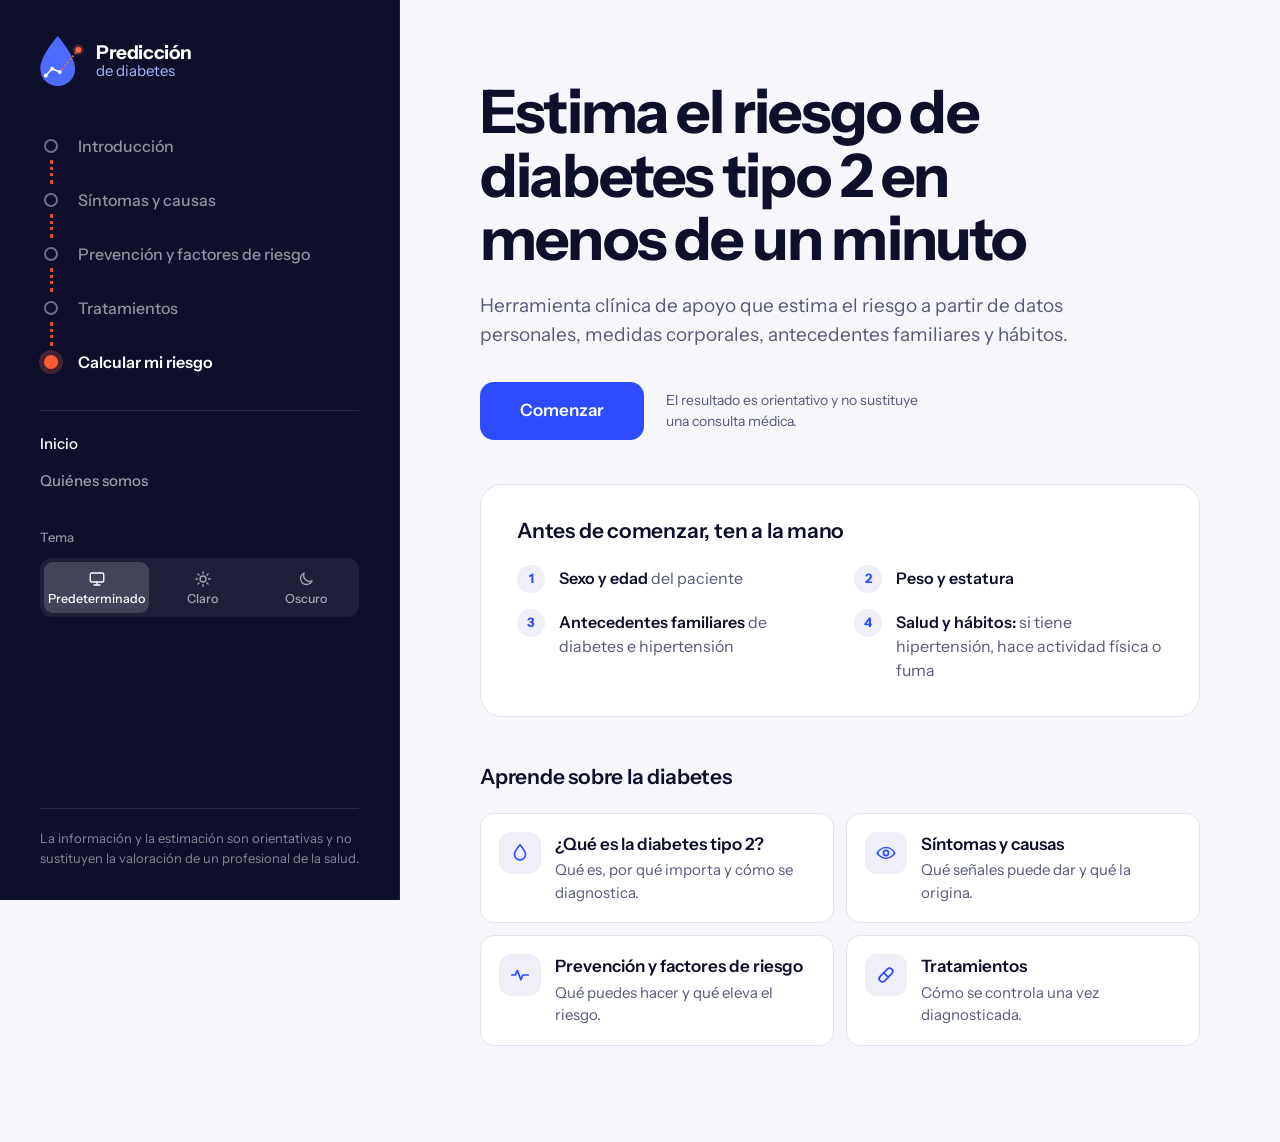
==== commit 26550dde: "VERSION 20" ====
--- a/Frontend/inicio.html
+++ b/Frontend/inicio.html
@@ -15,16 +15,15 @@
     <link href="https://fonts.googleapis.com/css2?family=Instrument+Sans:wght@400;500;600;700&display=swap"
         rel="stylesheet">
 
-    <link rel="stylesheet" href="style.css?v=3">
+    <script src="tema.js?v=4"></script>
+
+    <link rel="stylesheet" href="style.css?v=4">
 </head>
 
 <body>
 
     <div class="app">
 
-        <!-- ==========================================
-             PANEL DE MARCA Y NAVEGACIÓN
-        =========================================== -->
         <aside class="panel panel-nav">
 
             <div class="panel-superior">
@@ -77,6 +76,23 @@
                         <li><a href="inicio.html" aria-current="page">Inicio</a></li>
                         <li><a href="quienes_somos.html">Quiénes somos</a></li>
                     </ul>
+                    <fieldset class="tema-selector">
+                        <legend>Tema</legend>
+                        <div class="tema-opciones">
+                            <label title="Usa el modo de tu dispositivo">
+                                <input type="radio" name="tema" value="sistema" checked>
+                                <span><svg viewBox="0 0 24 24" aria-hidden="true"><rect x="3" y="4" width="18" height="12" rx="2"/><path d="M8 20h8M12 16v4"/></svg>Predeterminado</span>
+                            </label>
+                            <label>
+                                <input type="radio" name="tema" value="claro">
+                                <span><svg viewBox="0 0 24 24" aria-hidden="true"><circle cx="12" cy="12" r="4"/><path d="M12 2.5v2M12 19.5v2M2.5 12h2M19.5 12h2M5.3 5.3l1.4 1.4M17.3 17.3l1.4 1.4M5.3 18.7l1.4-1.4M17.3 6.7l1.4-1.4"/></svg>Claro</span>
+                            </label>
+                            <label>
+                                <input type="radio" name="tema" value="oscuro">
+                                <span><svg viewBox="0 0 24 24" aria-hidden="true"><path d="M20 14.5A8 8 0 0 1 9.5 4a8 8 0 1 0 10.5 10.5z"/></svg>Oscuro</span>
+                            </label>
+                        </div>
+                    </fieldset>
                 </div>
             </nav>
 
@@ -149,7 +165,7 @@
 
     </div>
 
-    <script src="menu.js?v=3"></script>
+    <script src="menu.js?v=4"></script>
 
 </body>
 
--- a/Frontend/style.css
+++ b/Frontend/style.css
@@ -34,7 +34,7 @@
 }
 
 @media (prefers-color-scheme: dark) {
-    :root {
+    :root:not([data-tema="claro"]) {
         --azul: #4D6BFF;
         --azul-hover: #6B85FF;
         --coral: #FF6B45;
@@ -60,6 +60,30 @@
     }
 }
 
+:root[data-tema="oscuro"] {
+    --azul: #4D6BFF;
+    --azul-hover: #6B85FF;
+    --coral: #FF6B45;
+
+    --fondo: #090B20;
+    --superficie: #12152F;
+    --relleno: #1B1F42;
+    --linea: #262B55;
+    --linea-fuerte: #3A4073;
+    --texto: #EEF0FF;
+    --texto-2: #A3A8CC;
+    --seleccion: #4D6BFF;
+    --seleccion-texto: #FFFFFF;
+
+    --riesgo-bajo: #2BC596;
+    --riesgo-medio: #F5B02E;
+    --riesgo-alto: #FF6B45;
+
+    --foco: 0 0 0 3px rgba(77, 107, 255, 0.45);
+    --icono: #A9B5FF;
+
+    color-scheme: dark;
+}
 
 *,
 *::before,
@@ -134,6 +158,9 @@
     max-width: 720px;
     margin: 0 auto;
 }
+
+
+/* ---------- Marca ---------- */
 
 .panel-superior {
     display: flex;
@@ -196,6 +223,9 @@
     border-color: rgba(255, 255, 255, 0.45);
 }
 
+
+/* ---------- Introducción ---------- */
+
 .panel-intro h1 {
     font-size: clamp(30px, 3vw, 40px);
     line-height: 1.08;
@@ -307,6 +337,7 @@
     animation: senal 1.6s ease-out 1;
 }
 
+/* El punto final toma el color del resultado */
 .pasos[data-resultado] .paso-final { color: #FFFFFF; }
 .pasos[data-resultado="riesgo-bajo"] .paso-final .paso-nodo::before {
     background: #2BC596; box-shadow: 0 0 0 8px rgba(43, 197, 150, 0.28);
@@ -360,6 +391,9 @@
 fieldset > legend + * {
     clear: both;
 }
+
+
+/* ---------- Secciones ---------- */
 
 .seccion {
     padding: 32px 0;
@@ -390,6 +424,9 @@
     font-variant-numeric: tabular-nums;
 }
 
+
+/* ---------- Rejillas de campos ---------- */
+
 .campos {
     display: grid;
     gap: 24px;
@@ -404,6 +441,9 @@
     grid-template-columns: 1fr;
     gap: 26px;
 }
+
+
+/* ---------- Etiquetas ---------- */
 
 .campo > label,
 .campo-opciones > legend {
@@ -413,6 +453,9 @@
     font-weight: 500;
     color: var(--texto);
 }
+
+
+/* ---------- Entradas numéricas ---------- */
 
 .con-unidad {
     position: relative;
@@ -616,6 +659,7 @@
 .imc[data-categoria="sobrepeso"] .imc-ayuda { --tono: var(--riesgo-medio); }
 .imc[data-categoria="obesidad"] .imc-ayuda { --tono: var(--riesgo-alto); }
 
+
 .formulario-aviso {
     margin-top: 24px;
     padding: 14px 16px;
@@ -658,7 +702,6 @@
     cursor: progress;
 }
 
-
 .resultado:empty {
     display: none;
 }
@@ -791,7 +834,6 @@
     font-weight: 600;
     font-variant-numeric: tabular-nums;
 }
-
 
 .alarma {
     margin: 0 36px 28px;
@@ -1080,7 +1122,6 @@
     color: #FFFFFF;
 }
 
-
 .articulo-cabecera {
     margin-bottom: 28px;
 }
@@ -1132,7 +1173,6 @@
     margin-top: 18px;
     font-size: 17px;
 }
-
 
 .lista-iconos {
     list-style: none;
@@ -1320,7 +1360,6 @@
 .l-glucosa { background: var(--coral); }
 .leyenda .l-insulina { background: var(--azul); border-radius: 2px; transform: rotate(45deg) scale(0.85); }
 
-
 .articulo-pie {
     display: flex;
     flex-wrap: wrap;
@@ -1493,6 +1532,94 @@
     color: var(--texto);
 }
 
+.tema-selector {
+    border: 0;
+    margin: 0;
+    padding: 0;
+    min-width: 0;
+}
+
+.tema-selector legend {
+    float: left;
+    width: 100%;
+    padding: 0;
+    margin-bottom: 10px;
+    font-size: 13px;
+    font-weight: 500;
+    color: rgba(255, 255, 255, 0.55);
+}
+
+.tema-opciones {
+    clear: both;
+    display: flex;
+    gap: 4px;
+    padding: 4px;
+    border-radius: 12px;
+    background: rgba(255, 255, 255, 0.07);
+}
+
+.tema-opciones label {
+    position: relative;
+    flex: 1 1 0;
+    display: flex;
+    cursor: pointer;
+}
+
+.tema-opciones input {
+    position: absolute;
+    inset: 0;
+    margin: 0;
+    opacity: 0;
+    cursor: pointer;
+}
+
+.tema-opciones span {
+    flex: 1;
+    display: flex;
+    flex-direction: column;
+    align-items: center;
+    gap: 4px;
+    padding: 8px 4px 7px;
+    border-radius: 9px;
+    font-size: 12.5px;
+    font-weight: 500;
+    line-height: 1.1;
+    color: rgba(255, 255, 255, 0.6);
+    transition: background 0.15s, color 0.15s;
+}
+
+.tema-opciones svg {
+    width: 18px;
+    height: 18px;
+    fill: none;
+    stroke: currentColor;
+    stroke-width: 1.8;
+    stroke-linecap: round;
+    stroke-linejoin: round;
+}
+
+.tema-opciones label:hover span {
+    color: #FFFFFF;
+}
+
+.tema-opciones input:checked + span {
+    background: rgba(255, 255, 255, 0.16);
+    color: #FFFFFF;
+}
+
+.tema-opciones input:focus-visible + span {
+    outline: 2px solid #A9B5FF;
+    outline-offset: 1px;
+}
+
+.panel > .tema-selector {
+    margin-top: auto;
+}
+
+.panel > .tema-selector + .panel-aviso {
+    margin-top: 0;
+}
+
 @media (max-width: 960px) {
 
     .app {
@@ -1515,7 +1642,23 @@
         display: none;
     }
 
-    
+    .panel > .tema-selector {
+        margin-top: 0;
+    }
+
+    .tema-opciones span {
+        flex-direction: row;
+        justify-content: center;
+        gap: 6px;
+        padding: 9px 4px;
+    }
+
+    .tema-opciones svg {
+        width: 16px;
+        height: 16px;
+    }
+
+    /* Avance en horizontal */
     .avance {
         gap: 10px;
     }
@@ -1559,7 +1702,6 @@
     .contenido {
         padding: 20px 16px 64px;
     }
-
     .panel-nav {
         gap: 0;
         padding: 14px 16px;
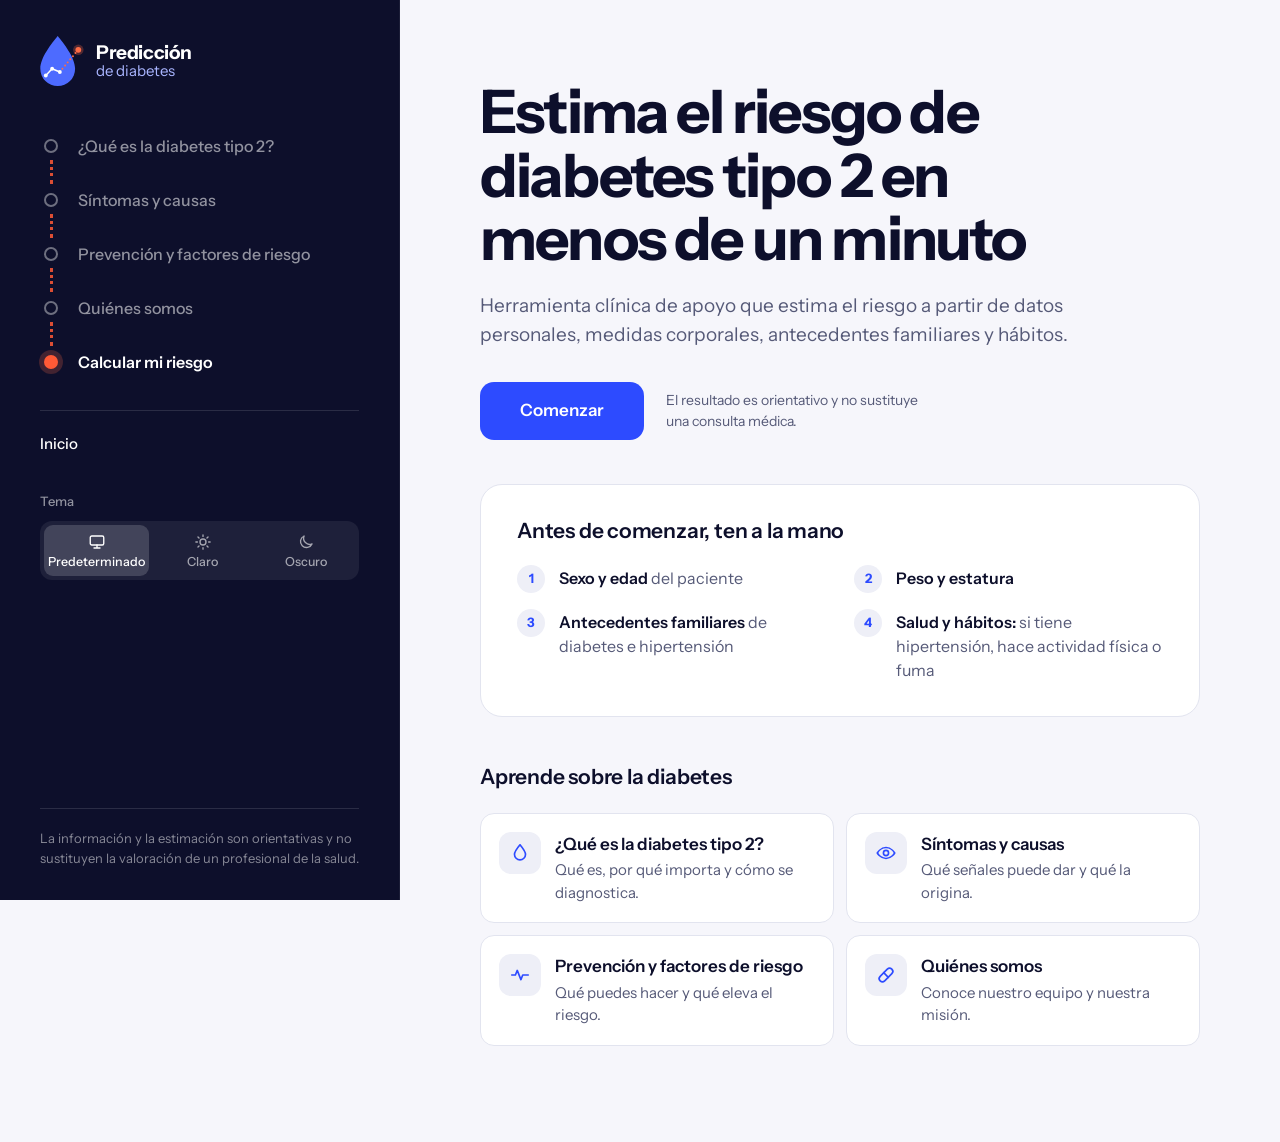
==== commit 638aad73: "VERSION 27 ULTIMA" ====
--- a/Frontend/inicio.html
+++ b/Frontend/inicio.html
@@ -18,6 +18,15 @@
     <script src="tema.js?v=4"></script>
 
     <link rel="stylesheet" href="style.css?v=4">
+    <link rel="manifest" href="/manifest.json">
+<meta name="theme-color" content="#1e6fd9">
+<meta name="viewport" content="width=device-width, initial-scale=1">
+
+<!-- Para iPhone -->
+<link rel="apple-touch-icon" href="/icons/apple-touch-icon.png">
+<meta name="apple-mobile-web-app-capable" content="yes">
+<meta name="apple-mobile-web-app-title" content="Riesgo Diabetes">
+<meta name="apple-mobile-web-app-status-bar-style" content="default">
 </head>
 
 <body>
@@ -66,15 +75,14 @@
             <nav class="menu" aria-label="Secciones">
                 <div class="menu-panel" id="menuPanel" hidden>
                     <ol class="pasos ruta">
-                        <li class="paso"><a href="introduccion.html"><span class="paso-nodo"></span><span class="paso-texto">Introducción</span></a></li>
+                        <li class="paso"><a href="introduccion.html"><span class="paso-nodo"></span><span class="paso-texto">¿Qué es la diabetes tipo 2?</span></a></li>
                         <li class="paso"><a href="sintomas_causas.html"><span class="paso-nodo"></span><span class="paso-texto">Síntomas y causas</span></a></li>
                         <li class="paso"><a href="prevencion.html"><span class="paso-nodo"></span><span class="paso-texto">Prevención y factores de riesgo</span></a></li>
-                        <li class="paso"><a href="tratamientos.html"><span class="paso-nodo"></span><span class="paso-texto">Tratamientos</span></a></li>
+                        <li class="paso"><a href="quienes_somos.html"><span class="paso-nodo"></span><span class="paso-texto">Quiénes somos</span></a></li>
                         <li class="paso paso-final"><a href="index.html"><span class="paso-nodo"></span><span class="paso-texto">Calcular mi riesgo</span></a></li>
                     </ol>
                     <ul class="menu-extra">
                         <li><a href="inicio.html" aria-current="page">Inicio</a></li>
-                        <li><a href="quienes_somos.html">Quiénes somos</a></li>
                     </ul>
                     <fieldset class="tema-selector">
                         <legend>Tema</legend>
@@ -151,9 +159,9 @@
                             </a>
                         </li>
                         <li>
-                            <a class="tema" href="tratamientos.html">
+                            <a class="tema" href="quienes_somos.html">
                                 <span class="icono" aria-hidden="true"><svg viewBox="0 0 24 24"><rect x="3" y="8.5" width="18" height="7" rx="3.5" transform="rotate(-45 12 12)"/><path d="M9.5 9.5l5 5"/></svg></span>
-                                <span class="texto"><strong>Tratamientos</strong>Cómo se controla una vez diagnosticada.</span>
+                                <span class="texto"><strong>Quiénes somos</strong>Conoce nuestro equipo y nuestra misión.</span>
                             </a>
                         </li>
                     </ul>
@@ -166,7 +174,13 @@
     </div>
 
     <script src="menu.js?v=4"></script>
-
+    <script>
+  if ("serviceWorker" in navigator) {
+    window.addEventListener("load", function () {
+      navigator.serviceWorker.register("/sw.js");
+    });
+  }
+</script>
 </body>
 
 </html>
--- a/Frontend/style.css
+++ b/Frontend/style.css
@@ -39,13 +39,13 @@
         --azul-hover: #6B85FF;
         --coral: #FF6B45;
 
-        --fondo: #090B20;
-        --superficie: #12152F;
-        --relleno: #1B1F42;
-        --linea: #262B55;
-        --linea-fuerte: #3A4073;
+        --fondo: #141739;
+        --superficie: #1D2148;
+        --relleno: #272C5A;
+        --linea: #333970;
+        --linea-fuerte: #4A518C;
         --texto: #EEF0FF;
-        --texto-2: #A3A8CC;
+        --texto-2: #B3B8DC;
         --seleccion: #4D6BFF;
         --seleccion-texto: #FFFFFF;
 
@@ -65,13 +65,13 @@
     --azul-hover: #6B85FF;
     --coral: #FF6B45;
 
-    --fondo: #090B20;
-    --superficie: #12152F;
-    --relleno: #1B1F42;
-    --linea: #262B55;
-    --linea-fuerte: #3A4073;
+    --fondo: #141739;
+    --superficie: #1D2148;
+    --relleno: #272C5A;
+    --linea: #333970;
+    --linea-fuerte: #4A518C;
     --texto: #EEF0FF;
-    --texto-2: #A3A8CC;
+    --texto-2: #B3B8DC;
     --seleccion: #4D6BFF;
     --seleccion-texto: #FFFFFF;
 
